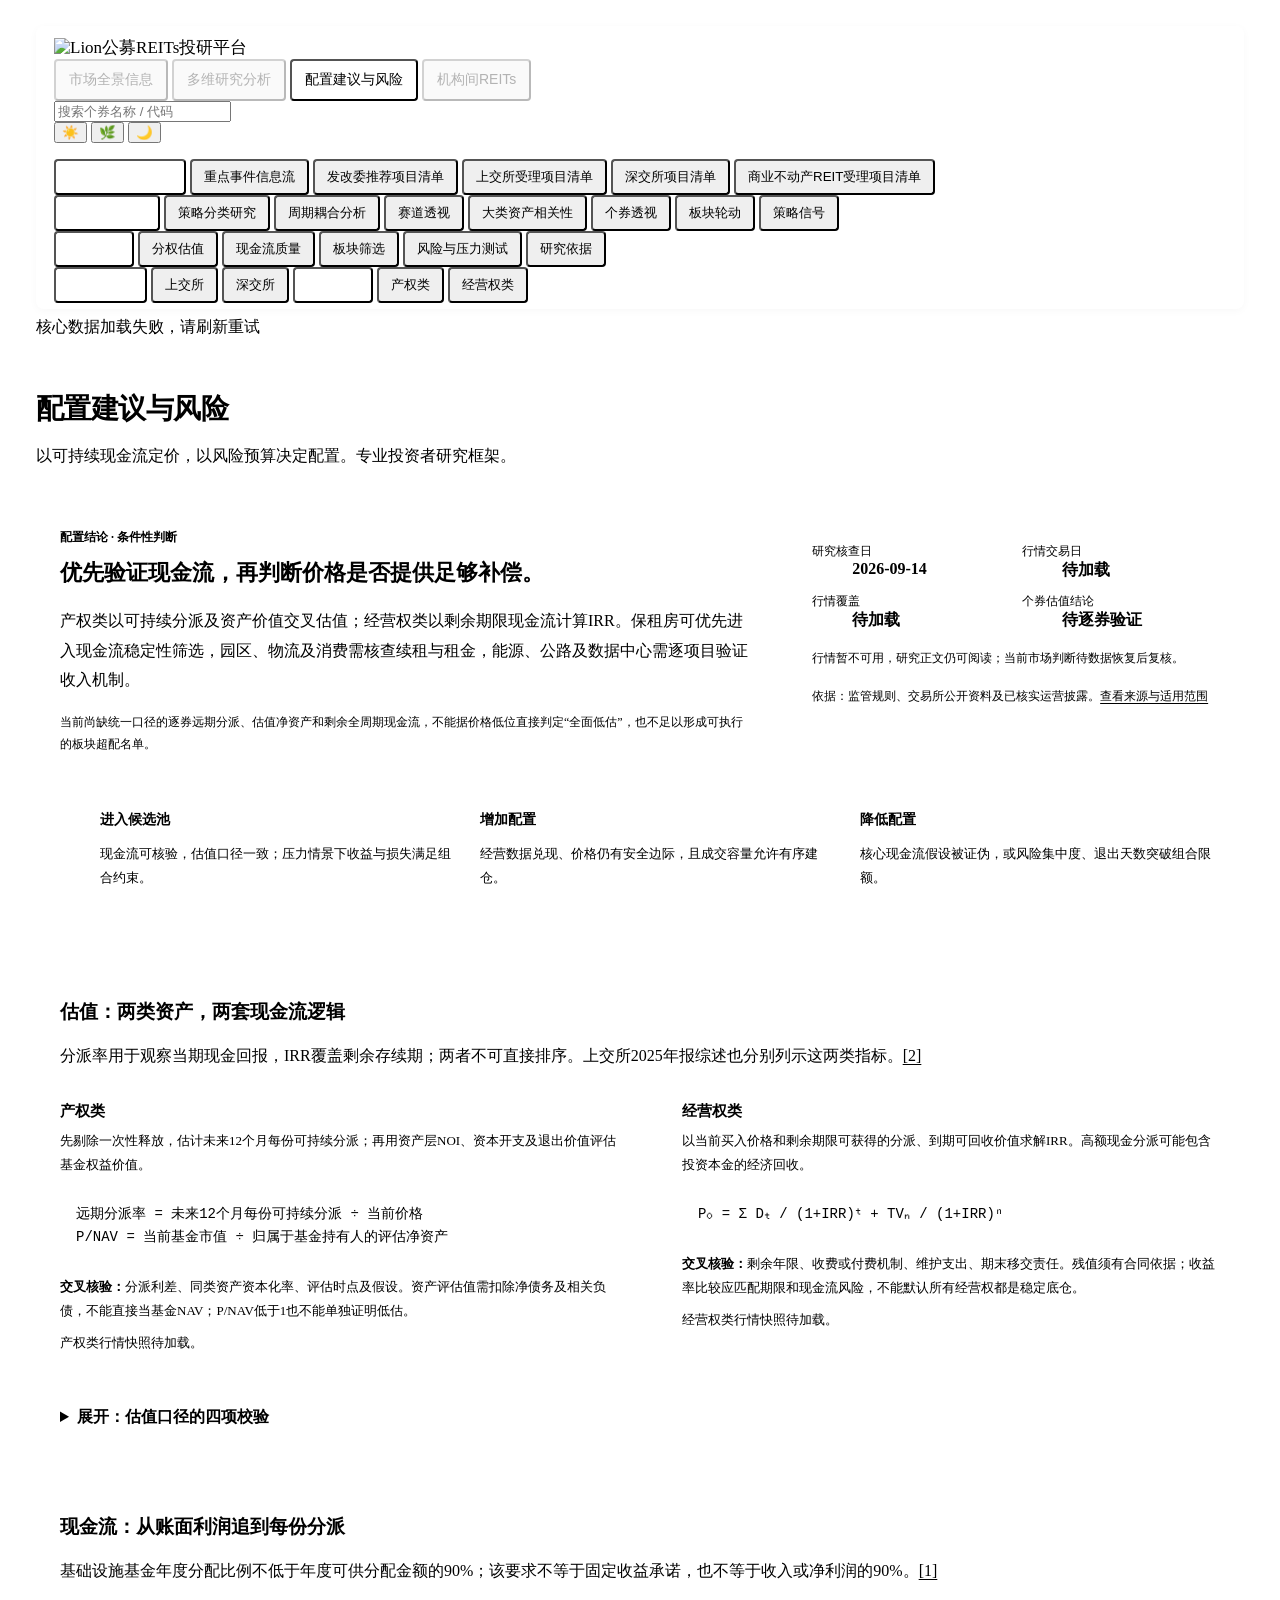
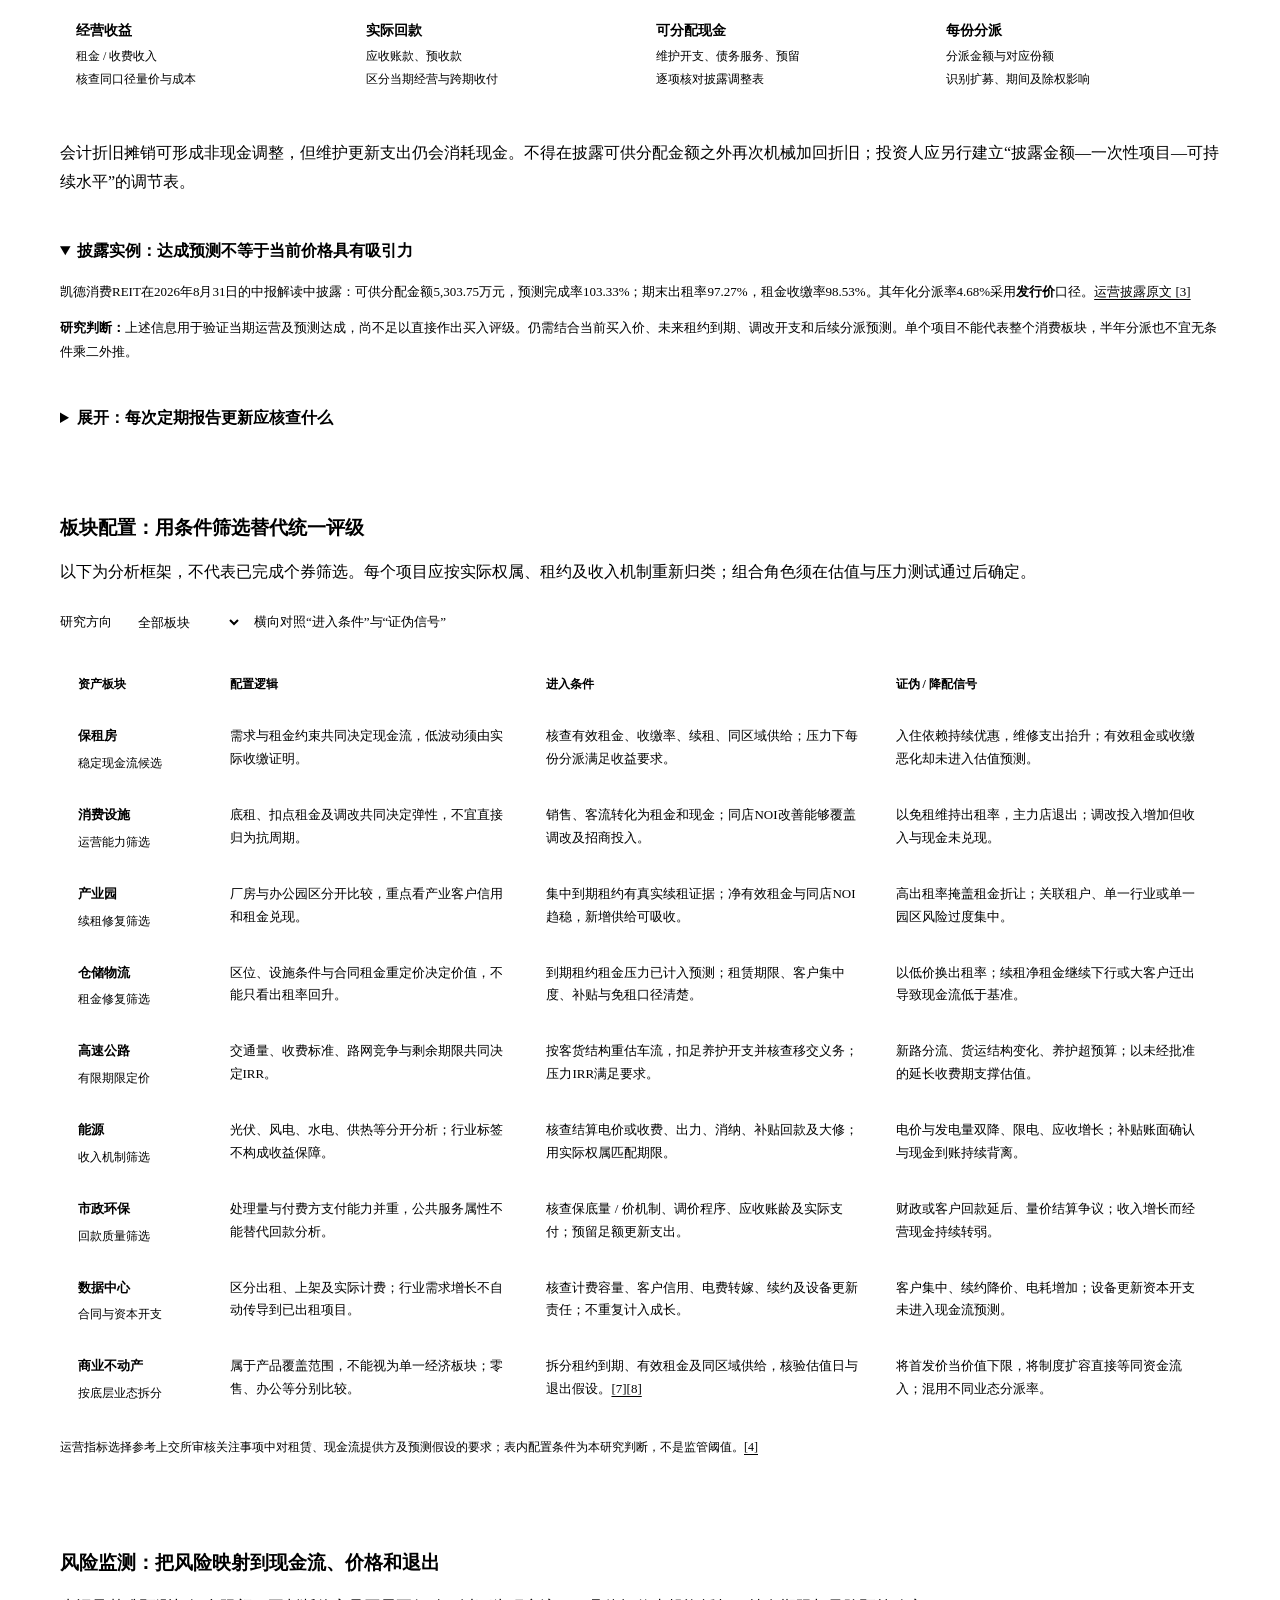
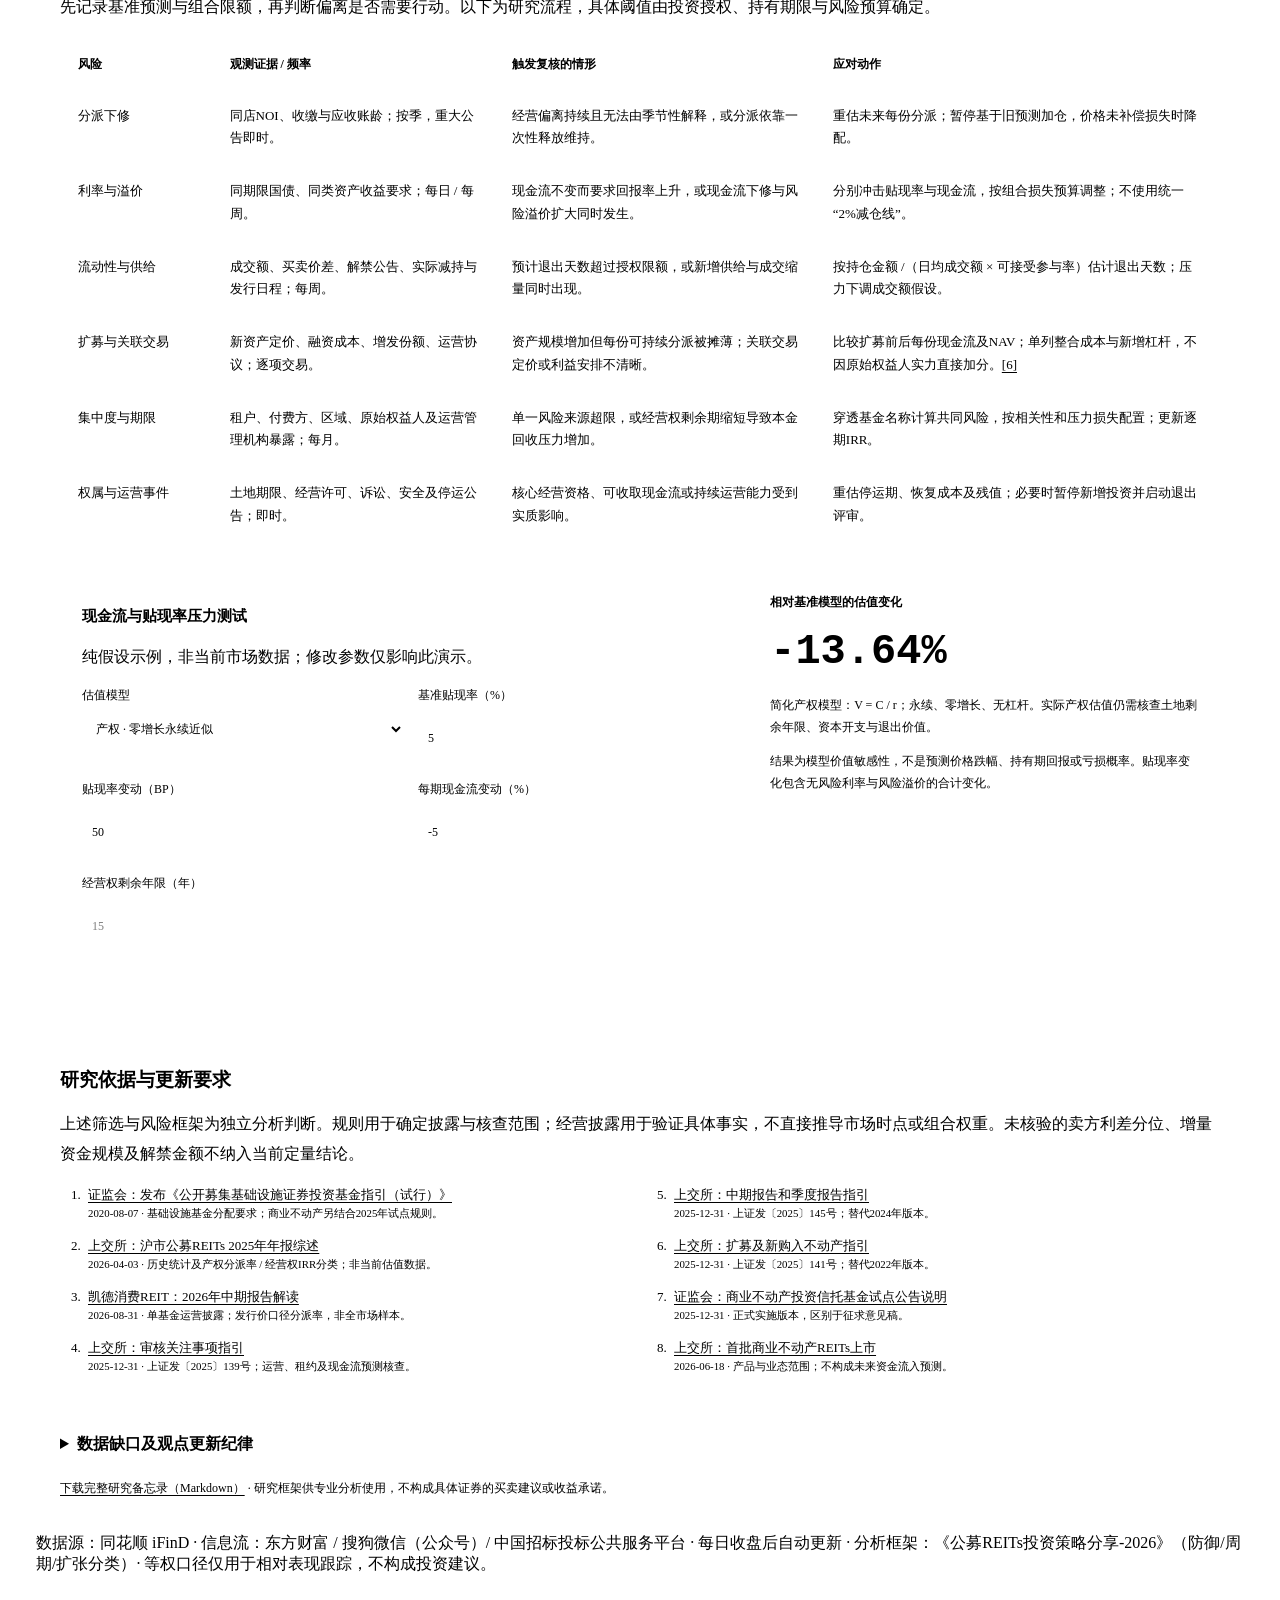
==== index.html @ 5620651d "feat: 重构配置研究与风险分析并优化投研页面布局" ====
<!DOCTYPE html>
<html lang="zh-CN">
<head>
<meta charset="UTF-8">
<meta name="viewport" content="width=device-width, initial-scale=1.0">
<title>公募REITs投研平台</title>
<link rel="icon" href="icons/favicon.ico" sizes="any">
<link rel="icon" type="image/png" sizes="32x32" href="icons/favicon-32.png">
<link rel="icon" type="image/png" sizes="128x128" href="icons/favicon-128.png">
<link rel="apple-touch-icon" href="icons/apple-touch-icon-180.png">
<meta name="theme-color" content="#0a0e14">
<!-- echarts 与核心数据是首屏关键资源：提前并行下载，不必等 HTML 解析到尾部才发起请求 -->
<link rel="preload" href="lib/echarts-custom.min.js" as="script">
<!-- 核心数据走 fetch + JSON：ETag 条件请求，数据未变时仅一次 304 往返；尽早发起与静态资源并行 -->
<script>
window.__DATA_READY = fetch("data.json").then(function (r) {
  if (!r.ok) throw new Error("data.json HTTP " + r.status);
  return r.json();
}).then(function (j) { window.REITS_DATA = j; });
</script>
<script>
(function(){
  var t = localStorage.getItem("rd-theme");
  if (!t) {
    // 未手动选择过主题：跟随系统偏好；系统无偏好时默认深色（投研场景）
    var sysLight = window.matchMedia && window.matchMedia("(prefers-color-scheme: light)").matches;
    t = sysLight ? "light" : "dark";
  }
  document.documentElement.dataset.theme = t;
})();
</script>
<link rel="stylesheet" href="styles.css">
<link rel="stylesheet" href="research-layout.css?v=20260914-2">
</head>
<body>
<nav id="topbar" data-cur="pano">
  <div class="tb-main">
    <div class="tb-brand"><img src="icons/lion-v3.png" alt="Lion"><span>公募REITs投研平台</span></div>
    <div id="tbNav">
      <button data-pg="pano" class="on">市场全景信息</button>
      <button data-pg="research">多维研究分析</button>
      <button data-pg="advice">配置建议与风险</button>
      <button data-pg="inst">机构间REITs</button>
      <span class="ink"></span>
    </div>
    <div class="tb-search">
      <input id="gSearch" placeholder="搜索个券名称 / 代码" autocomplete="off">
      <div class="tb-drop" id="gSearchDrop" hidden></div>
    </div>
    <span class="theme-sw" id="themeSw" role="group" aria-label="主题切换">
      <button data-t="light" title="白天模式" aria-label="白天模式">☀️</button>
      <button data-t="eye" title="护眼模式" aria-label="护眼模式">🌿</button>
      <button data-t="dark" title="夜晚模式" aria-label="夜晚模式">🌙</button>
    </span>
  </div>
  <div id="subbar" data-cur="pano">
    <div class="sub" id="panoSub">
      <button data-pg="pano" data-v="heatmap" class="on" aria-current="page">行情总览与热力图</button>
      <button data-pg="pano" data-v="news">重点事件信息流</button>
      <button data-pg="pano" data-v="proj-ndrc">发改委推荐项目清单</button>
      <button data-pg="pano" data-v="proj-sse">上交所受理项目清单</button>
      <button data-pg="pano" data-v="proj-szse">深交所项目清单</button>
      <button data-pg="pano" data-v="proj-commercial">商业不动产REIT受理项目清单</button>
    </div>
    <div class="sub" id="researchSub">
      <button data-v="review" class="on" aria-current="page">市场阶段复盘</button>
      <button data-v="strategy">策略分类研究</button>
      <button data-v="cycle">周期耦合分析</button>
      <button data-v="track">赛道透视</button>
      <button data-v="corr">大类资产相关性</button>
      <button data-v="detail">个券透视</button>
      <button data-v="sector">板块轮动</button>
      <button data-v="signal">策略信号</button>
    </div>
    <div class="sub" id="adviceSub">
      <button data-pg="advice" data-scroll="advOverview" class="on" aria-current="page">配置总览</button>
      <button data-pg="advice" data-scroll="advRights">分权估值</button>
      <button data-pg="advice" data-scroll="advCash">现金流质量</button>
      <button data-pg="advice" data-scroll="advSectors">板块筛选</button>
      <button data-pg="advice" data-scroll="advRisk">风险与压力测试</button>
      <button data-pg="advice" data-scroll="advSources">研究依据</button>
    </div>
    <div class="sub" id="instSub">
      <button data-inst-ex="" class="on" aria-current="page">全部交易所</button>
      <button data-inst-ex="上交所">上交所</button>
      <button data-inst-ex="深交所">深交所</button>
      <button data-inst-type="" class="on">全部类型</button>
      <button data-inst-type="产权类">产权类</button>
      <button data-inst-type="经营权类">经营权类</button>
    </div>
  </div>
</nav>
<div class="data-meta" id="meta">数据加载中…</div>
<main>
<div class="page" id="pg-pano">

<div class="kpis" id="kpis"></div>

<div class="sec-head"><span class="no">①</span><span class="t">市场全景信息</span><span class="d">在顶部二级菜单切换：行情总览 · 事件信息流 · 项目申报动态</span></div>

<!-- ============ 第一段：全景热力图 ============ -->
<section class="view" id="v-heatmap">
  <div class="card">
    <h2>资产类别全景热力图</h2>
    <p class="note">色块大小 ∝ 成交额（日涨跌=当日，5日/20日=区间日均）· 颜色 = 成交额加权区间涨跌幅 · 区间：<span id="hmRangeLabel">日涨跌</span></p>
    <div class="filters" id="hmSectorChips" style="margin-bottom:8px"></div>
    <div class="filters" id="hmRange" style="margin-bottom:8px">
      <button class="range-btn on" data-r="pct">日涨跌</button>
      <button class="range-btn" data-r="ret5">5日</button>
      <button class="range-btn" data-r="ret20">20日</button>
      <span class="hm-legend" aria-hidden="true"><i style="background:#c2413d"></i>涨<i style="background:#7a8494"></i>平<i style="background:#1f7a5c"></i>跌</span>
    </div>
    <div id="hmSummary" style="display:flex;justify-content:space-between;font-size:12.5px;color:var(--tx2);margin-bottom:10px;font-variant-numeric:tabular-nums"></div>
    <div id="hmCrumb" style="display:flex;align-items:center;gap:10px;margin-bottom:10px"></div>
    <div id="treemap" style="position:relative;width:100%;height:480px"></div>
  </div>
</section>

<section class="view" id="v-news" hidden>
  <div class="card" id="newsCard">
    <h2>近期重点事件信息流</h2>
    <p class="note">政策监管 · 机构间REITs · 招投标 · 拟上市与申报 · 上市项目公告 · 扩募动态 · 市场观点 · 来源：东方财富新闻检索 / 微信公众号（搜狗微信）/ 中国招标投标公共服务平台，每日更新 · 近 30 日</p>
    <div class="filters" id="newsFilter"></div>
    <div id="newsFeed" style="max-height:520px;overflow:auto"></div>
  </div>
</section>

<section class="view" id="v-proj-ndrc" hidden>
  <div class="card">
    <h2>发改委基础设施 REITs 推荐项目清单（2026 年以来）</h2>
    <p class="note">来源：全国投资项目在线审批监管平台 · 每日更新</p>
    <div class="table-scroll" style="max-height:560px;overflow:auto">
      <table class="matrix" id="projectTableNdrc">
        <thead></thead>
        <tbody></tbody>
      </table>
    </div>
    <div class="note" id="projectMetaNdrc" style="margin:10px 0 0"></div>
  </div>
</section>

<section class="view" id="v-proj-sse" hidden>
  <div class="card">
    <h2>上交所 REITs 受理项目清单（2026 年以来）</h2>
    <p class="note">来源：上海证券交易所 REITs 项目动态 · 点击项目名称跳转交易所详情页 · 每日更新</p>
    <div class="table-scroll" style="max-height:560px;overflow:auto">
      <table class="matrix" id="projectTableSse">
        <thead></thead>
        <tbody></tbody>
      </table>
    </div>
    <div class="note" id="projectMetaSse" style="margin:10px 0 0"></div>
  </div>
</section>

<section class="view" id="v-proj-szse" hidden>
  <div class="card">
    <h2>深交所 REITs 受理项目清单（2026 年以来）</h2>
    <p class="note">来源：深交所公募 REITs 信息平台 · 点击项目名称跳转交易所详情页 · 每日更新</p>
    <div class="table-scroll" style="max-height:560px;overflow:auto">
      <table class="matrix" id="projectTableSzse">
        <thead></thead>
        <tbody></tbody>
      </table>
    </div>
    <div class="note" id="projectMetaSzse" style="margin:10px 0 0"></div>
  </div>
</section>

<section class="view" id="v-proj-commercial" hidden>
  <div class="card">
    <h2>商业不动产 REIT 受理项目清单（上交所 + 深交所汇总 · 2026 年以来）</h2>
    <p class="note">汇总上交所、深交所 2026 年以来受理的商业不动产 REIT 项目 · 点击项目名称跳转交易所详情页 · 每日更新</p>
    <div class="table-scroll" style="max-height:560px;overflow:auto">
      <table class="matrix" id="projectTableCommercial">
        <thead></thead>
        <tbody></tbody>
      </table>
    </div>
    <div class="note" id="projectMetaCommercial" style="margin:10px 0 0"></div>
  </div>
</section>
</div><!-- /pg-pano -->

<div class="page" id="pg-research" hidden>
<div class="sec-head"><span class="no">②</span><span class="t">多维研究分析</span><span class="d">在顶部二级菜单中切换研究视角</span></div>

<!-- ============ 周期耦合分析 ============ -->
<section class="view" id="v-cycle" hidden>
  <div class="card">
    <h2>美国 REITs 代表标的长期走势（对数轴 · 起点=100）</h2>
    <p class="note">防御型（净租赁/医疗/住宅）· 周期型（工业物流/购物中心）· 扩张型（数据中心/通信铁塔）等权合成指数 · 灰带 = NBER 美国经济衰退期 · 数据自 1990 年起，iFinD 每日更新（美股收盘数据次一交易日同步，<span id="usLongAsOf"></span>）· 用于验证三大类资产分类与经济周期的长周期耦合关系 · 注：扩张型由 American Tower（1998 年起）与 Equinix（2001 年起）合成，Equinix 在科网泡沫期曾深度回撤（对数轴下端）；2005-2009 年 Equinix iFinD 行情缺失，以断线如实呈现，2008 年回撤无从计算（显示"—"）</p>
    <div class="legend" id="legendUsLong"></div>
    <div id="chartUsLong" style="height:400px"></div>
    <div class="table-scroll" id="usCoupleStats" style="margin-top:14px"></div>
    <p id="usCoupleText" style="font-size:12px;color:var(--tx2);line-height:1.75;margin-top:10px"></p>
  </div>
  <div class="card">
    <h2>美国 REITs 代表标的个体长期走势（对数轴 · 各自上市起点=100）</h2>
    <p class="note">7 只代表标的：Prologis（工业物流）· Realty Income（净租赁）· American Tower（通信铁塔）· Equinix（数据中心）· AvalonBay（住宅）· Welltower（医疗）· Simon Property（购物中心）· 颜色对应三大资产类别 · 灰带 = NBER 衰退期 · 数据自 1990 年起，iFinD 每日更新 · Equinix 2005-2009 年 iFinD 行情缺失，以断线如实呈现</p>
    <div class="legend" id="legendUsMembers"></div>
    <div id="chartUsMembers" style="height:380px"></div>
    <div class="table-scroll" id="usMemberStats" style="margin-top:14px"></div>
  </div>
  <div class="grid">
    <div class="card">
      <h2>四大经典周期定位 <span class="note" style="display:inline" id="cycleUpdated"></span></h2>
      <p class="note">手动月度判定 + 数据佐证 · 进度条为该周期当前阶段的相对位置</p>
      <div id="cycleGrid"></div>
    </div>
    <div class="card cycle-clock-card">
      <h2>美林时钟</h2>
      <p class="note">增长 × 通胀四象限 · 标记为当前位置（<span id="clockNote"></span>）</p>
      <div id="clockChart" class="clock-chart"></div>
      <div class="clock-desc" id="clockDesc"></div>
    </div>
  </div>
  <div class="card">
    <h2>资产重估判断（"资产重估理论"框架）</h2>
    <p class="note">研究思路：观察现象 → 提出假说 → 推导<b>排他性</b>预测 → 用数据系统验证。假说：实体回报下降 + 流动性过剩 → 资金溢出追逐类债高分红资产 → REITs 系统性重估</p>
    <div id="revalPanel"></div>
    <div class="grid" style="margin-top:14px;margin-bottom:0">
      <div style="background:var(--panel2);border-radius:10px;padding:12px 14px">
        <h3 style="font-size:12.5px;margin-bottom:6px">📖 对过去二级市场涨跌的解释（理论回溯）</h3>
        <p style="font-size:12px;color:var(--tx2);line-height:1.7">
        <b>2021 上市初期</b>：供给稀缺 + 打新情绪 → 高溢价（情绪定价，非重估）；<br>
        <b>2022-2024</b>：估值消化期——产业园/仓储租金下行下修现金流预期，叠加流动性折价，价格回归分派率锚；<br>
        <b>2024 末-2025</b>：10Y 国债破 2% 历史低位 + 资产荒，利差扩至 3-6% 历史高分位 → 保险/OCI 资金入场，<b>重估真正启动</b>（利率驱动，符合理论）；<br>
        <b>2026 上半年</b>：扩募常态化 + 商业不动产准入 + REITs 指数基金获批，重估扩散；<br>
        <b>近期回调</b>：资金情绪主导，与基本面趋稳背离——验证"重估未全面完成、仍处初期反复阶段"。</p>
      </div>
      <div style="background:var(--panel2);border-radius:10px;padding:12px 14px">
        <h3 style="font-size:12.5px;margin-bottom:6px">🔭 排他性预测（可被证伪，逐季验证）</h3>
        <p style="font-size:12px;color:var(--tx2);line-height:1.7">
        若重估假说成立，应观察到：① 利差继续压缩（平均分派率 - 10Y 向历史 25% 分位回落）；② 成交额中枢持续抬升（60/250 日量比 >1）；③ 上涨从防御型扩散到周期型/扩张型（市场宽度 >50%）；④ 全市场价格分位均值站上 50%。<br>
        <b>证伪条件</b>：10Y 快速升破 2%（利率反转）→ 假说失效，债性定价逻辑受冲击，应系统性降低仓位。该判断已纳入"策略信号"因子体系与下方配置建议的触发/退出条件。</p>
      </div>
    </div>
  </div>
  <div class="card">
    <h2>海外 REITs 周期-资产类型耦合矩阵（历史平均年化超额收益 %）</h2>
    <p class="note" id="osMatrixNote"></p>
    <div class="table-scroll" id="osMatrix"></div>
  </div>
  <div class="card">
    <h2>对中国 REITs 的映射结论（3-5 年维度）</h2>
    <p class="note" id="mappingConclusion"></p>
    <div id="mappingCards" class="grid3" style="margin-bottom:0"></div>
  </div>
</section>

<!-- ============ 赛道透视 ============ -->
<section class="view" id="v-track" hidden>
  <div class="card">
    <h2>宏观 → 行业 → 个股：各赛道关注指标与红线</h2>
    <p class="note">框架来源：《REITs投研框架》· 当前值来自 fundamentals.json（季度手动更新）· <span style="color:var(--up)">红</span>=触发红线 / <span style="color:var(--gold)">黄</span>=接近 / <span style="color:var(--down)">绿</span>=正常，灰=待更新</p>
    <div id="trackGrid"></div>
  </div>
  <div class="card">
    <h2>分派达成与分红监测</h2>
    <p class="note">达成率 &lt;95% 触发减持警戒，连续两期 &lt;90% 系统性减持（框架红线）</p>
    <div class="table-scroll" id="fundTable"></div>
  </div>
</section>


<!-- ============ 大类资产相关性 ============ -->
<section class="view" id="v-corr" hidden>
  <div class="grid3" id="corrCards"></div>
  <div class="grid">
    <div class="card">
      <h2>相关性热力矩阵（日收益率 Pearson，近约 130 交易日）</h2>
      <p class="note">砖红 = 正相关，墨绿 = 负相关，颜色越深相关性越强 · 中证红利 iFinD 无数据，以深证红利替代</p>
      <div id="allocDonut" style="margin-bottom:10px"></div>
      <div class="table-scroll" id="corrMatrix"></div>
    </div>
    <div class="card">
      <h2>股性 - 债性定位</h2>
      <p class="note">X = 与国债指数相关性（债性）· Y = 与沪深300相关性（股性）</p>
      <div id="corrScatter" style="height:380px"></div>
    </div>
  </div>
  <div class="card">
    <h2>REITs 板块 vs A股对应板块（区间约 130 交易日）</h2>
    <p class="note">相关系数 + 区间累计涨跌幅对比，检验 REITs 与对应股票板块的联动程度</p>
    <div class="table-scroll" id="peerBars"></div>
  </div>
</section>

<!-- ============ 策略分类研究 ============ -->
<!-- ============ 市场阶段复盘（过去可解释 · 现在可定位 · 未来可预测） ============ -->
<section class="view" id="v-review">
  <div class="card">
    <h2>二级市场阶段划分与四因子归因（2021.06 – 至今）</h2>
    <p class="note">分析框架：资产重估理论 + 四因子归因（利率中枢 / 估值溢价 / 资金面 / 基本面）· 定价锚：P = 分派 ÷（无风险利率 + 风险溢价），利率下行分母变小、价格系统性上移，反向亦然 · 方法论来源：《公募REITs研究方法论与投资策略深度研究报告》《资产重估理论深度研究报告》</p>
    <div class="grid3" id="stageGrid"></div>
  </div>
  <div class="card">
    <h2>四因子统一归因矩阵</h2>
    <p class="note">↑ = 该因子推动上涨 · ↓ = 该因子拖累下跌 · → = 中性 · 加粗行为每阶段的主导矛盾</p>
    <div class="table-scroll" id="stageMatrix"></div>
  </div>
  <div class="grid">
    <div class="card">
      <h2>定价锚：股息率溢价标尺</h2>
      <p class="note">股息率溢价 = 平均分派率 − 10Y 国债收益率 · &gt;250BP 具备安全边际（买入区）· 150–250BP 中性 · &lt;100BP 高估（减仓区）· 单一指标判断配置时机</p>
      <div id="spreadGauge" style="margin-top:14px"></div>
      <p style="font-size:12px;color:var(--tx2);line-height:1.75;margin-top:12px">
        <b>历史锚点</b>：2021 年初约 350BP（深度便宜，随后四年牛市 +120%）→ 2025 年中压缩至 170BP（缓冲垫不足，随后利率回升触发回调）→ 2026 年 7 月回升至约 180BP（中性，尚未到"便宜"的 250BP 以上）。<br>
        <b>当前判断</b>：回调释放了一部分估值压力但安全边际仍不足；若利率见顶回落或分派率进一步抬升使溢价走向 250BP 以上，将打开新一轮配置窗口——与下方实时验证和第三段配置建议联动。</p>
    </div>
    <div class="card">
      <h2>现在：重估状态实时验证</h2>
      <p class="note">四项排他性条件每日随行情自动计算 · 与"周期耦合分析"页的重估判断同源 · 证伪条件：10Y 国债收益率快速升破 2% → 系统性降仓</p>
      <div id="rvLiveStrip"></div>
    </div>
  </div>
  <div class="card">
    <h2>现在如何操作：四步操作流程</h2>
    <p class="note">对过去可解释（四因子归因）→ 对未来可预测（排他性条件逐季验证）→ 对现在可操作（规则化触发/退出）· 与"配置建议与风险"页的触发条件一致</p>
    <div class="grid3" style="margin-bottom:0" id="opSteps"></div>
  </div>
</section>

<!-- ============ 策略分类研究 ============ -->
<section class="view" id="v-strategy" hidden>
  <div class="grid3" id="stratCards"></div>
  <div class="grid">
    <div class="card">
      <h2>策略组合等权指数（区间起点 = 100）</h2>
      <p class="note">按投资策略分类（防御型 / 周期型 / 扩张型）等权构建 · 点击图例切换</p>
      <div id="chartStrategy" style="height:300px"></div>
    </div>
    <div class="card">
      <h2>产权 vs 经营权</h2>
      <p class="note">产权看分派率，经营权看中债 IRR</p>
      <div id="chartRight" style="height:300px"></div>
    </div>
  </div>
  <div class="card">
    <h2>策略 × 板块 今日表现矩阵（平均日涨跌 %）</h2>
    <p class="note">单元格为该策略-板块组合内个券今日平均涨跌幅，括号内为只数</p>
    <div class="table-scroll" id="matrix"></div>
  </div>
</section>

<!-- ============ 板块轮动 ============ -->
<section class="view" id="v-sector" hidden>
  <div class="grid">
    <div class="card">
      <h2>板块等权指数走势（区间起点 = 100）</h2>
      <p class="note">点击图例切换板块显示</p>
      <div id="chartSector" style="height:300px"></div>
    </div>
    <div class="card">
      <h2>板块今日表现</h2>
      <p class="note">板块内个券等权平均日涨跌</p>
      <div id="sectorBars"></div>
    </div>
  </div>
</section>

<!-- ============ 个券透视 ============ -->
<section class="view" id="v-detail" hidden>
  <div class="card">
    <h2>个券透视 · 信号总表</h2>
    <p class="note">搜索或筛选定位个券 · 点击行展开三视角详情（历史 / 当前 / 前瞻）· 点击表头排序</p>
    <div class="filters">
      <input id="fSearch" placeholder="搜索名称 / 代码">
      <select id="fStrategy"><option value="">全部策略</option></select>
      <select id="fSector"><option value="">全部板块</option></select>
      <select id="fRight"><option value="">产权/经营权</option><option>产权</option><option>经营权</option></select>
      <select id="fSignal"><option value="">信号标签</option><option>偏强</option><option>中性</option><option>偏弱</option></select>
      <span class="note" id="fCount"></span>
    </div>
    <div class="tbl-wrap">
      <table id="tbl">
        <thead><tr>
          <th class="l" data-k="name">名称</th><th class="l" data-k="strategy">策略</th>
          <th data-k="close">收盘</th><th data-k="pct">日涨跌</th>
          <th data-k="ret20">20日</th><th data-k="sinceIPO">上市以来</th>
          <th data-k="rsi14">RSI14</th><th data-k="pctRank">历史分位</th>
          <th data-k="amtRatio">量比</th>
          <th data-k="sigTotal">信号分</th><th>标签</th>
        </tr></thead>
        <tbody></tbody>
      </table>
    </div>
  </div>
  <div id="detailPanel"></div>
</section>

<!-- ============ 策略信号（动态信号追踪中心） ============ -->
<section class="view" id="v-signal" hidden>
  <div class="card">
    <h2>三策略信号总览</h2>
    <p class="note">六因子加权信号分（-12 ~ +12）：流动性 / 市场情绪 / 资金面 / 业绩达成 / 利差 / 股债联动</p>
    <div id="stratSignalBars"></div>
  </div>
  <div class="card">
    <h2>资产重估判断（"资产重估理论"框架 · 每日自动验证）</h2>
    <p class="note">假说：实体回报下降 + 流动性过剩 → 资金溢出追逐类债高分红资产 → REITs 系统性重估 · 四项排他性条件与六因子映射：利率下行 → <b>利差因子</b>；资金中枢 → <b>资金面因子</b>；市场宽度 → <b>情绪因子</b>；估值分位 → <b>个券历史分位</b> · 完整理论回溯与预测见"周期耦合分析"</p>
    <div id="revalSignalMap"></div>
  </div>
  <div class="grid">
    <div class="card">
      <h2>信号事件流（近 120 日）</h2>
      <p class="note">MACD 交叉 · RSI 超买超卖 · 成交异动 · 突破250日线</p>
      <div class="filters" id="evFilter">
        <button class="range-btn on" data-t="">全部</button>
        <button class="range-btn" data-t="MACD金叉">金叉</button>
        <button class="range-btn" data-t="MACD死叉">死叉</button>
        <button class="range-btn" data-t="RSI超买">超买</button>
        <button class="range-btn" data-t="RSI超卖">超卖</button>
        <button class="range-btn" data-t="成交异动">异动</button>
        <button class="range-btn" data-t="突破250日线">破线</button>
      </div>
      <div id="eventFlow" style="max-height:420px;overflow:auto"></div>
    </div>
    <div class="card">
      <h2>信号历史回测（全历史样本）</h2>
      <p class="note">信号出现后 5/20 交易日的平均收益与胜率——信号有效性的可验证依据</p>
      <div class="table-scroll" id="backtestTable"></div>
    </div>
  </div>
  <div class="grid3">
    <div class="card signal">
      <h3>📅 分红交易策略（季节性）</h3>
      <p>分红季集中在每年 <b>4 月、8-9 月</b>，分红季存在行情保护效应，4 月因 OCI 资金与抢权资金入场支撑更明显。若有配置或择时计划，可在分红季前提前布局。</p>
    </div>
    <div class="card signal">
      <h3>🔓 解禁交易策略</h3>
      <p>核心在于判断市场环境：上行期可在解禁前恐慌性抛售时配置，或在解禁后大宗交易折价接入；盘整/下行期卖压大，不推荐。近期需关注数据中心等板块解禁节奏。</p>
    </div>
    <div class="card signal">
      <h3>➕ 扩募与一级战配</h3>
      <p>上市超 1 年项目当日清仓胜率 65%，长期持有胜率更高；建议关注基本面稳定的<b>消费、保障房、能源</b>板块战略配售机会。2026 年能源赛道有望成为 REITs 中的"蓝筹大盘股"。</p>
    </div>
  </div>
  <div class="card">
    <h2>分红 / 解禁 / 扩募战配公告监测（近 30 日 · 逐券官方公告）</h2>
    <p class="note">数据源：基金管理人官方公告（每日更新）· 分红季布局、解禁抛压、扩募战配机会的个券级决策参考 · 点击标题查看公告原文</p>
    <div class="filters" id="corpActionFilter"></div>
    <div id="corpActions" style="max-height:460px;overflow:auto"></div>
  </div>
  <div class="card signal">
    <h3>🧭 顺周期动态配置框架（防御型 / 周期型 / 扩张型）</h3>
    <p>经济下行或衰退期：超配<b>防御型</b>（保租房、市政公用环保、医疗养老、新能源）——需求刚性、收入可预期，估值靠分派率支撑，走势类债；经济上行周期：增配<b>周期型</b>（产业园、消费及商业不动产、物流仓储、收费公路、文旅景区）——收入与宏观景气直接挂钩，估值含顺周期期权；<b>扩张型</b>（数据中心、通信铁塔等新型基础设施）底层动力为渗透率提升与量的扩张，市场给予成长溢价，可作为穿越周期的结构性配置。实证：2022-2023 年深度回调期保租房与市政类回撤最小、最先修复；2021 年首批上市至 2022 年初景气期园区与物流领涨，2023 年基本面下行时园区跌幅最深。</p>
  </div>
</section>

</div><!-- /pg-research -->

<div class="page" id="pg-advice" hidden>
<header class="research-header">
  <h1>配置建议与风险</h1>
  <p>以可持续现金流定价，以风险预算决定配置。专业投资者研究框架。</p>
</header>
<section id="v-advice" aria-label="配置研究正文">
  <article class="card" id="advOverview">
    <div class="allocation-overview">
      <div>
        <span class="research-label">配置结论 · 条件性判断</span>
        <h2 id="adviceHeadline" class="thesis">优先验证现金流，再判断价格是否提供足够补偿。</h2>
        <p>产权类以可持续分派及资产价值交叉估值；经营权类以剩余期限现金流计算IRR。保租房可优先进入现金流稳定性筛选，园区、物流及消费需核查续租与租金，能源、公路及数据中心需逐项目验证收入机制。</p>
        <p class="research-caveat">当前尚缺统一口径的逐券远期分派、估值净资产和剩余全周期现金流，不能据价格低位直接判定“全面低估”，也不足以形成可执行的板块超配名单。</p>
      </div>
      <aside class="evidence-status" aria-label="研究与数据状态">
        <dl>
          <div><dt>研究核查日</dt><dd>2026-09-14</dd></div>
          <div><dt>行情交易日</dt><dd id="allocationMarketDate">待加载</dd></div>
          <div><dt>行情覆盖</dt><dd id="allocationCoverage">待加载</dd></div>
          <div><dt>个券估值结论</dt><dd>待逐券验证</dd></div>
        </dl>
        <p id="allocationFreshness" class="research-caveat">研究与行情分别标注日期。</p>
        <p class="research-caveat">依据：监管规则、交易所公开资料及已核实运营披露。<a href="#advSources">查看来源与适用范围</a></p>
      </aside>
    </div>
    <ul class="decision-list" id="advGates">
      <li><b>进入候选池</b><p>现金流可核验，估值口径一致；压力情景下收益与损失满足组合约束。</p></li>
      <li><b>增加配置</b><p>经营数据兑现、价格仍有安全边际，且成交容量允许有序建仓。</p></li>
      <li><b>降低配置</b><p>核心现金流假设被证伪，或风险集中度、退出天数突破组合限额。</p></li>
    </ul>
  </article>

  <article class="card" id="advRights">
    <h2>估值：两类资产，两套现金流逻辑</h2>
    <p class="note">分派率用于观察当期现金回报，IRR覆盖剩余存续期；两者不可直接排序。上交所2025年报综述也分别列示这两类指标。<a href="#source-2">[2]</a></p>
    <div class="valuation-grid">
      <div><h3>产权类</h3>
        <p>先剔除一次性释放，估计未来12个月每份可持续分派；再用资产层NOI、资本开支及退出价值评估基金权益价值。</p>
        <code class="formula">远期分派率 = 未来12个月每份可持续分派 ÷ 当前价格<br>P/NAV = 当前基金市值 ÷ 归属于基金持有人的评估净资产</code>
        <p><b>交叉核验：</b>分派利差、同类资产资本化率、评估时点及假设。资产评估值需扣除净债务及相关负债，不能直接当基金NAV；P/NAV低于1也不能单独证明低估。</p>
        <p id="rightsSnapshot0" class="research-caveat">产权类行情快照待加载。</p>
      </div>
      <div><h3>经营权类</h3>
        <p>以当前买入价格和剩余期限可获得的分派、到期可回收价值求解IRR。高额现金分派可能包含投资本金的经济回收。</p>
        <code class="formula">P₀ = Σ Dₜ / (1+IRR)ᵗ + TVₙ / (1+IRR)ⁿ</code>
        <p><b>交叉核验：</b>剩余年限、收费或付费机制、维护支出、期末移交责任。残值须有合同依据；收益率比较应匹配期限和现金流风险，不能默认所有经营权都是稳定底仓。</p>
        <p id="rightsSnapshot1" class="research-caveat">经营权类行情快照待加载。</p>
      </div>
    </div>
    <details class="research-detail"><summary>展开：估值口径的四项校验</summary>
      <p><b>统一日期：</b>价格、国债收益率和预测现金流须标注各自日期；历史分派率与远期分派率分开。用于估值的现金流应统一到相同估值日。</p>
      <p><b>统一分母：</b>发行价、期末价格与当前价格对应不同分派率；基金市值与资产企业价值也不可混用。除权日前后需匹配买方是否享有本次分红。</p>
      <p><b>统一历史样本：</b>利差历史分位必须注明区间、频率、样本构成及权重。价格分位既不是利差分位，也不能控制分派下修、扩募或资产剩余年限变化。</p>
      <p><b>统一收益概念：</b>IRR是现金流假设下的折现率，不是承诺收益；持有期回报还受卖出价格、分派时点和再投资条件影响。不存在适用于全部REITs的单一国债收益率减仓线。</p>
    </details>
  </article>

  <article class="card" id="advCash">
    <h2>现金流：从账面利润追到每份分派</h2>
    <p class="note">基础设施基金年度分配比例不低于年度可供分配金额的90%；该要求不等于固定收益承诺，也不等于收入或净利润的90%。<a href="#source-1">[1]</a></p>
    <div class="cash-bridge" aria-label="现金流核查顺序">
      <div><b>经营收益</b><p>租金 / 收费收入<br>核查同口径量价与成本</p></div>
      <div><b>实际回款</b><p>应收账款、预收款<br>区分当期经营与跨期收付</p></div>
      <div><b>可分配现金</b><p>维护开支、债务服务、预留<br>逐项核对披露调整表</p></div>
      <div><b>每份分派</b><p>分派金额与对应份额<br>识别扩募、期间及除权影响</p></div>
    </div>
    <p>会计折旧摊销可形成非现金调整，但维护更新支出仍会消耗现金。不得在披露可供分配金额之外再次机械加回折旧；投资人应另行建立“披露金额—一次性项目—可持续水平”的调节表。</p>
    <details class="research-detail" open><summary>披露实例：达成预测不等于当前价格具有吸引力</summary>
      <p>凯德消费REIT在2026年8月31日的中报解读中披露：可供分配金额5,303.75万元，预测完成率103.33%；期末出租率97.27%，租金收缴率98.53%。其年化分派率4.68%采用<b>发行价</b>口径。<a href="https://origin.clcreit.com/news/2026-h1" target="_blank" rel="noopener">运营披露原文 [3]</a></p>
      <p><b>研究判断：</b>上述信息用于验证当期运营及预测达成，尚不足以直接作出买入评级。仍需结合当前买入价、未来租约到期、调改开支和后续分派预测。单个项目不能代表整个消费板块，半年分派也不宜无条件乘二外推。</p>
    </details>
    <details class="research-detail"><summary>展开：每次定期报告更新应核查什么</summary>
      <p>核查同店收入及NOI、有效租金、出租率统计方法、应收账款账龄、现金收缴、维护与改造支出、借款利息及偿还安排、现金预留与释放。扩募前后应剔除新增资产并表影响，不能把规模增长全部视为内生增长。</p>
      <p>季度实际与年度预测比较须考虑季节性及上市期间差异；收益分配属于实际派现，可供分配金额属于报告期口径，两者可能不同。定期报告披露规则以适用交易所现行文本为准，上交所2025年12月已修订中期及季度报告指引。<a href="#source-5">[5]</a></p>
    </details>
  </article>

  <article class="card" id="advSectors">
    <h2>板块配置：用条件筛选替代统一评级</h2>
    <p class="note">以下为分析框架，不代表已完成个券筛选。每个项目应按实际权属、租约及收入机制重新归类；组合角色须在估值与压力测试通过后确定。</p>
    <div class="table-tools"><label for="sectorResearchFilter">研究方向</label><select id="sectorResearchFilter"><option value="all">全部板块</option><option value="income">现金流稳定性</option><option value="repair">经营修复</option><option value="contract">合同与期限</option></select><span>横向对照“进入条件”与“证伪信号”</span></div>
    <div class="table-scroll" id="advicePerf">
      <table class="matrix research-table"><thead><tr><th scope="col">资产板块</th><th scope="col">配置逻辑</th><th scope="col">进入条件</th><th scope="col">证伪 / 降配信号</th></tr></thead><tbody>
        <tr data-role="income"><td><strong>保租房</strong><span class="cell-note">稳定现金流候选</span></td><td>需求与租金约束共同决定现金流，低波动须由实际收缴证明。</td><td>核查有效租金、收缴率、续租、同区域供给；压力下每份分派满足收益要求。</td><td>入住依赖持续优惠，维修支出抬升；有效租金或收缴恶化却未进入估值预测。</td></tr>
        <tr data-role="repair"><td><strong>消费设施</strong><span class="cell-note">运营能力筛选</span></td><td>底租、扣点租金及调改共同决定弹性，不宜直接归为抗周期。</td><td>销售、客流转化为租金和现金；同店NOI改善能够覆盖调改及招商投入。</td><td>以免租维持出租率，主力店退出；调改投入增加但收入与现金未兑现。</td></tr>
        <tr data-role="repair"><td><strong>产业园</strong><span class="cell-note">续租修复筛选</span></td><td>厂房与办公园区分开比较，重点看产业客户信用和租金兑现。</td><td>集中到期租约有真实续租证据；净有效租金与同店NOI趋稳，新增供给可吸收。</td><td>高出租率掩盖租金折让；关联租户、单一行业或单一园区风险过度集中。</td></tr>
        <tr data-role="repair"><td><strong>仓储物流</strong><span class="cell-note">租金修复筛选</span></td><td>区位、设施条件与合同租金重定价决定价值，不能只看出租率回升。</td><td>到期租约租金压力已计入预测；租赁期限、客户集中度、补贴与免租口径清楚。</td><td>以低价换出租率；续租净租金继续下行或大客户迁出导致现金流低于基准。</td></tr>
        <tr data-role="contract"><td><strong>高速公路</strong><span class="cell-note">有限期限定价</span></td><td>交通量、收费标准、路网竞争与剩余期限共同决定IRR。</td><td>按客货结构重估车流，扣足养护开支并核查移交义务；压力IRR满足要求。</td><td>新路分流、货运结构变化、养护超预算；以未经批准的延长收费期支撑估值。</td></tr>
        <tr data-role="contract"><td><strong>能源</strong><span class="cell-note">收入机制筛选</span></td><td>光伏、风电、水电、供热等分开分析；行业标签不构成收益保障。</td><td>核查结算电价或收费、出力、消纳、补贴回款及大修；用实际权属匹配期限。</td><td>电价与发电量双降、限电、应收增长；补贴账面确认与现金到账持续背离。</td></tr>
        <tr data-role="contract"><td><strong>市政环保</strong><span class="cell-note">回款质量筛选</span></td><td>处理量与付费方支付能力并重，公共服务属性不能替代回款分析。</td><td>核查保底量 / 价机制、调价程序、应收账龄及实际支付；预留足额更新支出。</td><td>财政或客户回款延后、量价结算争议；收入增长而经营现金持续转弱。</td></tr>
        <tr data-role="contract"><td><strong>数据中心</strong><span class="cell-note">合同与资本开支</span></td><td>区分出租、上架及实际计费；行业需求增长不自动传导到已出租项目。</td><td>核查计费容量、客户信用、电费转嫁、续约及设备更新责任；不重复计入成长。</td><td>客户集中、续约降价、电耗增加；设备更新资本开支未进入现金流预测。</td></tr>
        <tr data-role="repair"><td><strong>商业不动产</strong><span class="cell-note">按底层业态拆分</span></td><td>属于产品覆盖范围，不能视为单一经济板块；零售、办公等分别比较。</td><td>拆分租约到期、有效租金及同区域供给，核验估值日与退出假设。<a href="#source-7">[7][8]</a></td><td>将首发价当价值下限，将制度扩容直接等同资金流入；混用不同业态分派率。</td></tr>
      </tbody></table>
    </div>
    <p class="research-caveat">运营指标选择参考上交所审核关注事项中对租赁、现金流提供方及预测假设的要求；表内配置条件为本研究判断，不是监管阈值。<a href="#source-4">[4]</a></p>
  </article>

  <article class="card" id="advRisk">
    <h2>风险监测：把风险映射到现金流、价格和退出</h2>
    <p class="note">先记录基准预测与组合限额，再判断偏离是否需要行动。以下为研究流程，具体阈值由投资授权、持有期限与风险预算确定。</p>
    <div class="table-scroll"><table class="matrix research-table"><thead><tr><th scope="col">风险</th><th scope="col">观测证据 / 频率</th><th scope="col">触发复核的情形</th><th scope="col">应对动作</th></tr></thead><tbody>
      <tr><td>分派下修</td><td>同店NOI、收缴与应收账龄；按季，重大公告即时。</td><td>经营偏离持续且无法由季节性解释，或分派依靠一次性释放维持。</td><td>重估未来每份分派；暂停基于旧预测加仓，价格未补偿损失时降配。</td></tr>
      <tr><td>利率与溢价</td><td>同期限国债、同类资产收益要求；每日 / 每周。</td><td>现金流不变而要求回报率上升，或现金流下修与风险溢价扩大同时发生。</td><td>分别冲击贴现率与现金流，按组合损失预算调整；不使用统一“2%减仓线”。</td></tr>
      <tr><td>流动性与供给</td><td>成交额、买卖价差、解禁公告、实际减持与发行日程；每周。</td><td>预计退出天数超过授权限额，或新增供给与成交缩量同时出现。</td><td>按持仓金额 /（日均成交额 × 可接受参与率）估计退出天数；压力下调成交额假设。</td></tr>
      <tr><td>扩募与关联交易</td><td>新资产定价、融资成本、增发份额、运营协议；逐项交易。</td><td>资产规模增加但每份可持续分派被摊薄；关联交易定价或利益安排不清晰。</td><td>比较扩募前后每份现金流及NAV；单列整合成本与新增杠杆，不因原始权益人实力直接加分。<a href="#source-6">[6]</a></td></tr>
      <tr><td>集中度与期限</td><td>租户、付费方、区域、原始权益人及运营管理机构暴露；每月。</td><td>单一风险来源超限，或经营权剩余期缩短导致本金回收压力增加。</td><td>穿透基金名称计算共同风险，按相关性和压力损失配置；更新逐期IRR。</td></tr>
      <tr><td>权属与运营事件</td><td>土地期限、经营许可、诉讼、安全及停运公告；即时。</td><td>核心经营资格、可收取现金流或持续运营能力受到实质影响。</td><td>重估停运期、恢复成本及残值；必要时暂停新增投资并启动退出评审。</td></tr>
    </tbody></table></div>
    <div class="scenario">
      <div><h3>现金流与贴现率压力测试</h3><p class="note">纯假设示例，非当前市场数据；修改参数仅影响此演示。</p>
        <form id="stressForm" class="scenario-form">
          <label>估值模型<select id="stressKind"><option value="property">产权 · 零增长永续近似</option><option value="concession">经营权 · 有限期等额现金流</option></select></label>
          <label>基准贴现率（%）<input id="stressRate" type="number" value="5" min="0.1" max="30" step="0.1" required></label>
          <label>贴现率变动（BP）<input id="stressShock" type="number" value="50" min="-500" max="1000" step="10" required></label>
          <label>每期现金流变动（%）<input id="stressCash" type="number" value="-5" min="-100" max="100" step="1" required></label>
          <label>经营权剩余年限（年）<input id="stressYears" type="number" value="15" min="1" max="100" step="1" required></label>
        </form>
      </div>
      <div class="scenario-output"><span class="research-label">相对基准模型的估值变化</span><output id="stressResult" class="scenario-value" aria-live="polite"></output><p id="stressMethod"></p><p>结果为模型价值敏感性，不是预测价格跌幅、持有期回报或亏损概率。贴现率变化包含无风险利率与风险溢价的合计变化。</p></div>
    </div>
  </article>

  <article class="card" id="advSources">
    <h2>研究依据与更新要求</h2>
    <p>上述筛选与风险框架为独立分析判断。规则用于确定披露与核查范围；经营披露用于验证具体事实，不直接推导市场时点或组合权重。未核验的卖方利差分位、增量资金规模及解禁金额不纳入当前定量结论。</p>
    <ol class="reference-list">
      <li id="source-1"><a href="https://www.csrc.gov.cn/csrc/c100028/c1000722/content.shtml" target="_blank" rel="noopener">证监会：发布《公开募集基础设施证券投资基金指引（试行）》</a><small>2020-08-07 · 基础设施基金分配要求；商业不动产另结合2025年试点规则。</small></li>
      <li id="source-2"><a href="https://www.sse.com.cn/aboutus/mediacenter/hotandd/c/c_20260403_10814138.shtml" target="_blank" rel="noopener">上交所：沪市公募REITs 2025年年报综述</a><small>2026-04-03 · 历史统计及产权分派率 / 经营权IRR分类；非当前估值数据。</small></li>
      <li id="source-3"><a href="https://origin.clcreit.com/news/2026-h1" target="_blank" rel="noopener">凯德消费REIT：2026年中期报告解读</a><small>2026-08-31 · 单基金运营披露；发行价口径分派率，非全市场样本。</small></li>
      <li id="source-4"><a href="https://www.sse.com.cn/lawandrules/sselawsrules2025/reits/c/c_20251231_10803742.shtml" target="_blank" rel="noopener">上交所：审核关注事项指引</a><small>2025-12-31 · 上证发〔2025〕139号；运营、租约及现金流预测核查。</small></li>
      <li id="source-5"><a href="https://www.sse.com.cn/lawandrules/sselawsrules2025/reits/c/c_20251231_10803741.shtml" target="_blank" rel="noopener">上交所：中期报告和季度报告指引</a><small>2025-12-31 · 上证发〔2025〕145号；替代2024年版本。</small></li>
      <li id="source-6"><a href="https://www.sse.com.cn/lawandrules/sselawsrules2025/reits/c/c_20251231_10803751.shtml" target="_blank" rel="noopener">上交所：扩募及新购入不动产指引</a><small>2025-12-31 · 上证发〔2025〕141号；替代2022年版本。</small></li>
      <li id="source-7"><a href="https://www.csrc.gov.cn/csrc/c100028/c7605669/content.shtml" target="_blank" rel="noopener">证监会：商业不动产投资信托基金试点公告说明</a><small>2025-12-31 · 正式实施版本，区别于征求意见稿。</small></li>
      <li id="source-8"><a href="https://www.sse.com.cn/aboutus/mediacenter/hotandd/c/c_20260618_10822885.shtml" target="_blank" rel="noopener">上交所：首批商业不动产REITs上市</a><small>2026-06-18 · 产品与业态范围；不构成未来资金流入预测。</small></li>
    </ol>
    <details class="research-detail"><summary>数据缺口及观点更新纪律</summary>
      <p>逐券补齐：未来12个月可持续分派、评估净资产及评估日期、剩余全周期分派预测、利差同口径历史序列、租约到期分布、资本开支计划、解禁与实际减持、扩募后的每份现金流。缺少现金流证据的项目保留“待验证”，不能按零风险处理。</p>
      <p>交易数据每个交易日检查；量价与供给每周复核；经营、估值及分派随定期报告更新；重大事件即时复核。每次更新保留原预测、偏离原因、修订人及生效日期。上交所规则仅直接适用于沪市项目，深市项目执行相应深交所规则。</p>
    </details>
    <p class="research-caveat"><a href="research/allocation-research-2026-09-14.md" download>下载完整研究备忘录（Markdown）</a> · 研究框架供专业分析使用，不构成具体证券的买卖建议或收益承诺。</p>
  </article>
</section>
</div><!-- /pg-advice -->


<div class="page" id="pg-inst" hidden>
<div class="sec-head"><span class="no">④</span><span class="t">机构间REITs（不动产ABS）</span><span class="d">沪深交易所不动产ABS专项计划项目 · 顶部二级菜单筛选交易所与类型</span></div>
<section class="view" id="v-inst">
  <div class="kpis" id="instKpis"></div>
  <div class="card">
    <h2 style="display:flex;align-items:baseline;gap:14px;flex-wrap:wrap">项目清单 <span class="note" id="instCount" style="font-weight:400"></span>
      <input id="instSearch" placeholder="搜索项目名称 / 计划管理人 / 原始权益人" autocomplete="off"
        style="margin-left:auto;width:260px;max-width:100%;background:var(--panel2);border:1px solid var(--line);border-radius:10px;padding:7px 14px;font:inherit;font-size:12.5px;font-weight:400;color:var(--tx)"></h2>
    <p class="note">来源：上交所债券项目信息平台 / 深交所固定收益信息平台（公开数据整理，感谢 tingdall/reits-dashboard 数据模型）· 点击表头排序 · 状态每日更新</p>
    <div class="filters" id="instStatusFilter" style="margin-bottom:8px"></div>
    <div class="table-scroll" style="max-height:620px;overflow:auto">
      <table class="matrix" id="instTbl">
        <thead><tr>
          <th class="l">项目名称</th><th>交易所</th><th class="l">计划管理人</th>
          <th data-k="amt">规模(亿)</th><th>类型</th><th>二级分类</th>
          <th>状态</th><th data-k="acc">受理日期</th><th data-k="up">更新日期</th>
        </tr></thead>
        <tbody></tbody>
      </table>
    </div>
    <div class="note" id="instMeta" style="margin:10px 0 0"></div>
  </div>
</section>
</div><!-- /pg-inst -->
</main>

<footer id="foot">
  数据源：同花顺 iFinD · 信息流：东方财富 / 搜狗微信（公众号）/ 中国招标投标公共服务平台 · 每日收盘后自动更新 · 分析框架：《公募REITs投资策略分享-2026》（防御/周期/扩张分类）· 等权口径仅用于相对表现跟踪，不构成投资建议。
  <div class="foot-quote">
    <p>我们可以思考未来，推测未来，但并无可能分析未来…如果我们执意以确定性甚至信心作为采取行动的前提，我们将会陷入无所作为的僵局，而不采取行动的决定与做出改变的决定一样，都应被审慎考量…但是，当不利事态纷至沓来，通常是果断出击的最佳时机。</p>
    <p class="last">最后，……必须牢记一切皆可瞬息万变。<span class="cite">—— 霍华德·马克斯 《无人知晓》</span></p>
  </div>
</footer>

<script src="ui-utils.js" defer></script>
<script src="lib/echarts-custom.min.js" defer></script>
<script src="app.js?v=20260914-2" defer></script>
<script src="allocation-tools.js?v=20260914-2" defer></script>
</body>
</html>
---- research-layout.css ----
/* 投研布局：沿用既有主题，统一阅读层级与数据密度。 */
:root { --radius: 8px; }
body { padding: 18px 28px 44px; max-width: 1600px; }
#topbar { top: 0; border-radius: 8px; overflow: visible; background: var(--panel); box-shadow: 0 2px 8px #00000008; }
.tb-main { min-height: 64px; padding: 10px 18px; gap: 14px; align-items: center; }
#topbar .tb-brand { font-size: 17px; gap: 9px; padding-right: 16px; }
#topbar .tb-brand img { width: 38px; height: 38px; border-radius: 0; }
#tbNav { align-self: stretch; }
#tbNav button { font-size: 14px; padding: 10px 13px; border-radius: 4px; }
#topbar #tbNav button.on { color: var(--accent); background: var(--panel2); box-shadow: none; }
#topbar #tbNav .ink { display: none; }
#topbar #tbNav button.on { box-shadow: inset 0 -2px var(--accent); }
#subbar { padding: 6px 18px; border-radius: 0 0 8px 8px; }
#subbar .sub { mask-image: none; -webkit-mask-image: none; padding-right: 0; scrollbar-width: thin; }
#subbar .sub button { padding: 7px 12px; border-radius: 4px; }
#subbar[data-cur] .sub button.on { background: var(--accent); color: #fff; box-shadow: none; }
[data-theme="dark"] #subbar .sub button.on { color: #0d1117; }
.tb-search { flex-basis: 180px; }
.tb-drop { max-width: calc(100vw - 48px); }
.card { padding: 22px 24px; box-shadow: none; }
.card:hover, .kpi:hover { transform: none; box-shadow: none; }
.kpis { display: grid; grid-template-columns: repeat(7,minmax(0,1fr)); gap: 8px; margin-top: 10px; }
.kpi { border-radius: 6px; box-shadow: none; padding: 12px; }
.kpi .v { font-size: 22px; }
.kpi .s { white-space: normal; font-size: 11px; line-height: 1.5; }
.sec-head .no { display: none; }
.sec-head { margin-top: 24px; }
.data-meta { margin: 8px 0; }
.matrix tbody tr { cursor: default; }
.research-header { padding: 26px 0 22px; }
.research-header h1 { font-size: 28px; line-height: 1.3; letter-spacing: -.02em; font-weight: 650; }
.research-header p { margin-top: 8px; color: var(--tx2); }
#v-advice { display: grid; grid-template-columns: minmax(0,1fr); gap: 20px; border: 0; padding: 0; margin: 0; }
#v-advice > .card { margin: 0; animation: none; }
#v-advice h2 { font-size: 19px; font-weight: 650; margin-bottom: 8px; }
#v-advice h3 { font-size: 15px; margin-bottom: 8px; font-weight: 650; }
#v-advice p { line-height: 1.85; }
#v-advice .note { color: var(--tx2); }
#v-advice a { color: var(--accent); text-underline-offset: 3px; }
.allocation-overview { display: grid; grid-template-columns: minmax(0,1.6fr) minmax(260px,1fr); gap: 32px; }
#v-advice .allocation-overview .thesis { font-size: 22px; color: var(--tx); font-weight: 600; line-height: 1.55; margin: 10px 0 14px; max-width: 32em; }
.research-label { font-size: 12px; color: var(--accent); font-weight: 600; }
.evidence-status { border-left: 1px solid var(--line2); padding-left: 26px; }
.evidence-status dl { display: grid; grid-template-columns: 1fr 1fr; gap: 12px; }
.evidence-status dt { font-size: 12px; color: var(--tx2); }
.evidence-status dd { font-size: 16px; font-weight: 600; font-variant-numeric: tabular-nums; }
.research-caveat { margin-top: 16px; color: var(--tx2); font-size: 12px; }
.decision-list { list-style: none; display: grid; grid-template-columns: repeat(3,minmax(0,1fr)); gap: 20px; margin-top: 24px; padding-top: 20px; border-top: 1px solid var(--line); }
.decision-list b { display: block; margin-bottom: 5px; font-size: 14px; }
.decision-list p { font-size: 13px; color: var(--tx2); }
.valuation-grid { display: grid; grid-template-columns: 1fr 1fr; gap: 28px; }
.valuation-grid > div + div { border-left: 1px solid var(--line); padding-left: 28px; }
.valuation-grid p { color: var(--tx2); font-size: 13px; margin: 8px 0; }
.formula { display: block; background: var(--panel2); color: var(--tx); padding: 14px 16px; margin: 12px 0; font: 14px/1.65 ui-monospace, "SFMono-Regular", Consolas, monospace; overflow-wrap: anywhere; border-radius: 4px; }
.research-detail { border-top: 1px solid var(--line); margin-top: 22px; padding-top: 16px; }
.research-detail summary { cursor: pointer; color: var(--accent); font-weight: 600; padding: 6px 0; }
.research-detail p { margin: 12px 0; color: var(--tx2); font-size: 13px; }
.cash-bridge { display: grid; grid-template-columns: repeat(4,minmax(0,1fr)); gap: 0; margin: 20px 0; background: var(--panel2); border-radius: 5px; }
.cash-bridge > div { padding: 16px; border-right: 1px solid var(--line); }
.cash-bridge > div:last-child { border: 0; }
.cash-bridge b { font-size: 14px; }
.cash-bridge p { font-size: 12px; color: var(--tx2); margin-top: 5px; }
.research-table { min-width: 820px; table-layout: fixed; }
.research-table th, .research-table td { text-align: left; vertical-align: top; white-space: normal; font-size: 13px; line-height: 1.75; padding: 14px 16px; }
.research-table th { background: var(--panel2); font-size: 12px; color: var(--tx2); }
.research-table th:first-child { width: 13%; }
.research-table td strong { display: block; }
.research-table .cell-note { display: block; font-size: 12px; color: var(--tx2); margin-top: 5px; }
.table-tools { display: flex; flex-wrap: wrap; align-items: center; gap: 12px; margin: 16px 0; font-size: 13px; }
.table-tools select, .scenario-form input, .scenario-form select { background: var(--panel); color: var(--tx); border: 1px solid var(--line2); border-radius: 4px; padding: 9px 10px; font: inherit; min-height: 40px; }
.scenario { display: grid; grid-template-columns: minmax(0,1fr) minmax(230px,.65fr); gap: 30px; margin: 26px 0 10px; padding: 22px; background: var(--panel2); border-radius: 5px; }
.scenario-form { display: grid; grid-template-columns: 1fr 1fr; gap: 14px; }
.scenario-form label { font-size: 12px; color: var(--tx2); }
.scenario-form input, .scenario-form select { display: block; width: 100%; margin-top: 5px; }
.scenario-form input:disabled { opacity: .5; }
.scenario-value { font: 600 42px/1.4 ui-monospace, "SFMono-Regular", Consolas, monospace; display: block; margin: 12px 0; }
.scenario-error { display: block; font-size: 14px; color: var(--up); margin: 12px 0; }
.scenario-output p { color: var(--tx2); font-size: 12px; }
.reference-list { padding-left: 24px; columns: 2; column-gap: 36px; margin: 18px 0; }
.reference-list li { break-inside: avoid; margin: 0 0 16px; padding-left: 4px; font-size: 13px; }
.reference-list small { display: block; color: var(--tx2); margin-top: 3px; }
#v-advice [id], #v-advice > [id] { scroll-margin-top: var(--sticky-offset); }
.foot-quote { display: none; }
@media (max-width: 1150px) {
  .tb-main { flex-wrap: wrap; }
  #topbar .tb-brand { flex: 1; border-right: 0; }
  #tbNav { order: 4; width: 100%; justify-content: space-between; }
  #tbNav button { flex: 1; }
  .kpis { grid-template-columns: repeat(4,minmax(0,1fr)); }
}
@media (max-width: 760px) {
  body { padding: 10px 12px 32px; }
  .tb-main { gap: 8px; padding: 9px 12px; }
  #topbar .tb-brand { order: 1; }
  #topbar .tb-brand span { font-size: 15px; }
  #topbar .tb-brand img { width: 30px; height: 30px; }
  #topbar .theme-sw { order: 2; }
  .tb-search { order: 3; flex: 1 1 100%; }
  #tbNav { order: 4; gap: 4px; }
  #tbNav button { padding: 11px 2px; font-size: 12px; }
  #subbar { padding: 3px 10px; }
  #subbar .sub button { min-height: 44px; padding: 9px 12px; }
  .data-meta { display: block; font-size: 10px; }
  .kpis { display: grid; grid-template-columns: repeat(2,minmax(0,1fr)); overflow: visible; }
  .kpi:last-child { grid-column: 1 / -1; }
  .kpi .s { white-space: normal; }
  .research-header { padding: 20px 2px; }
  .research-header h1 { font-size: 24px; }
  .research-header p { font-size: 12px; }
  #v-advice { gap: 14px; }
  .card { padding: 20px 16px; }
  .allocation-overview, .valuation-grid, .scenario { grid-template-columns: 1fr; gap: 20px; }
  .allocation-overview .thesis { font-size: 20px; }
  .evidence-status, .valuation-grid > div + div { border-left: 0; padding-left: 0; border-top: 1px solid var(--line); padding-top: 18px; }
  .decision-list { grid-template-columns: 1fr; gap: 14px; }
  .cash-bridge { grid-template-columns: 1fr 1fr; }
  .cash-bridge > div { border-bottom: 1px solid var(--line); }
  .scenario { padding: 16px; }
  .reference-list { columns: 1; }
}
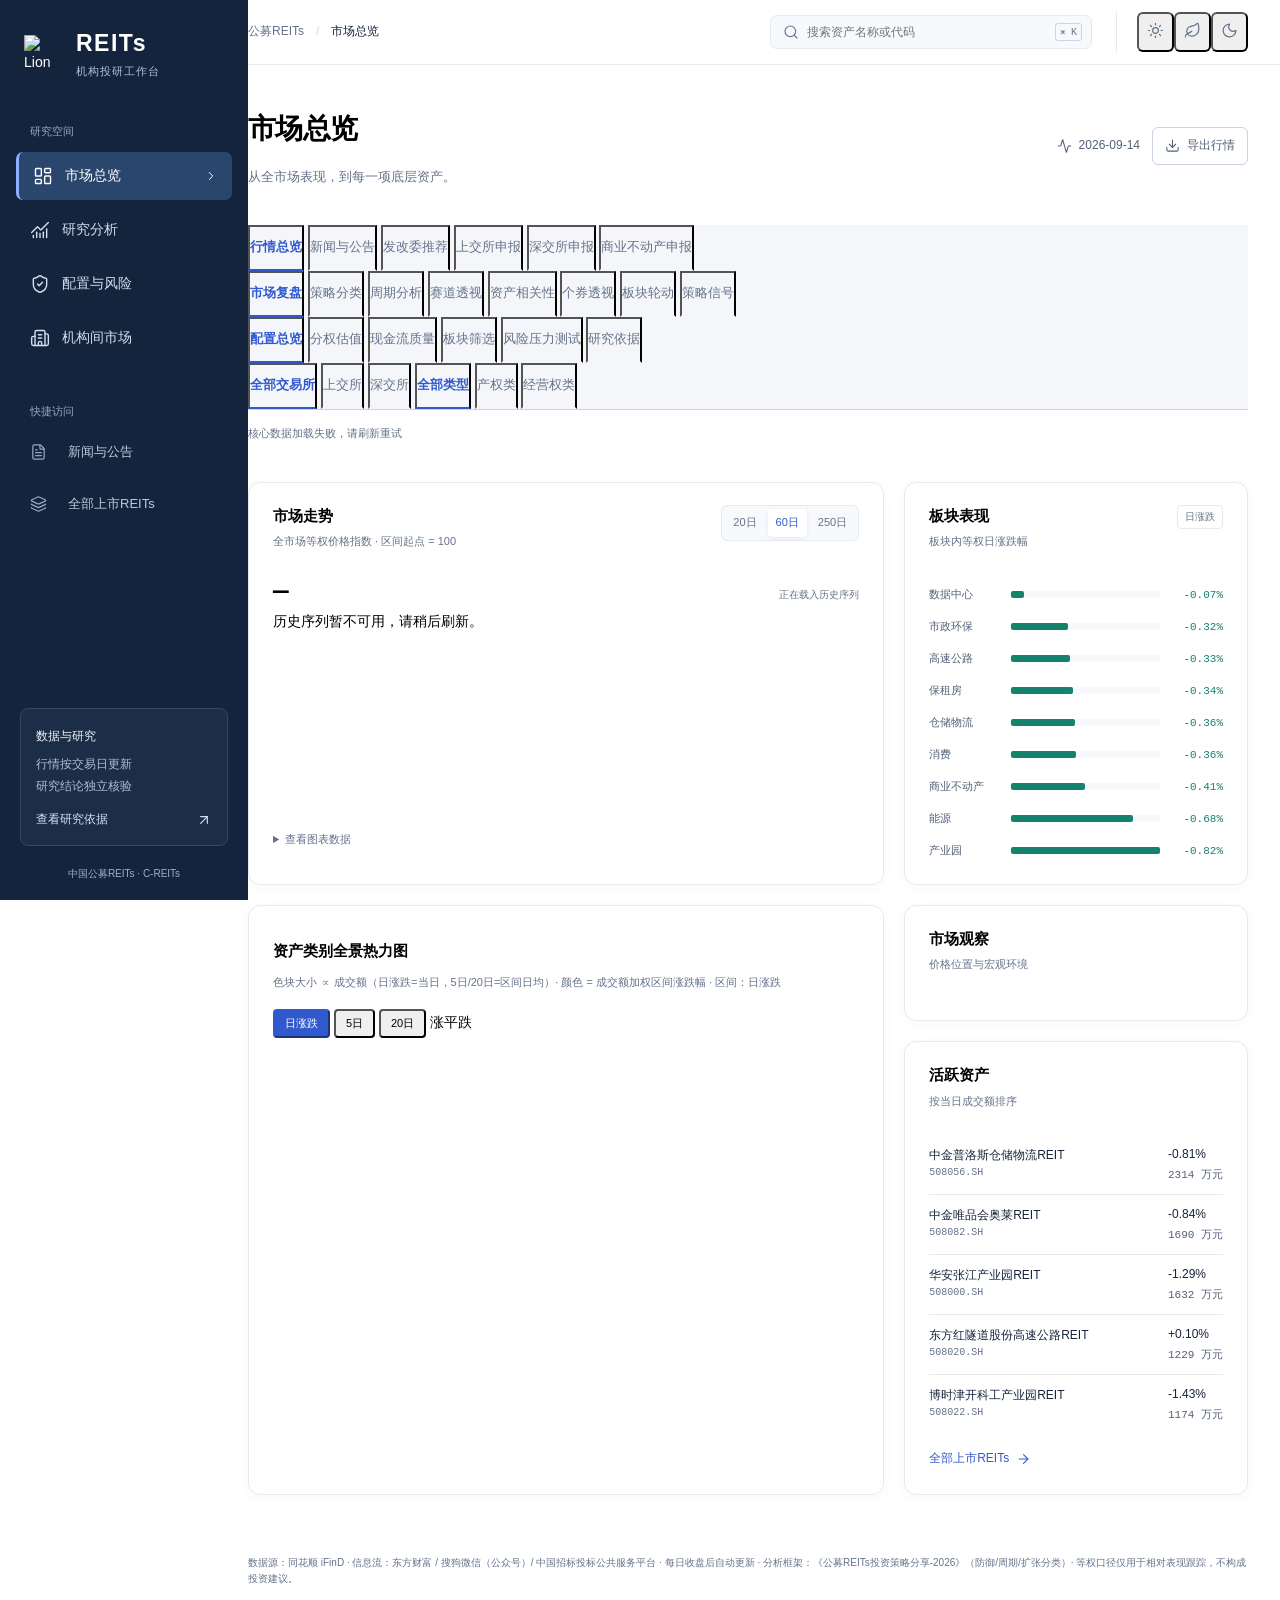
==== commit dd934f17: "Redesign REITs dashboard as an institutional research workspace" ====
--- a/index.html
+++ b/index.html
@@ -31,43 +31,49 @@
 </script>
 <link rel="stylesheet" href="styles.css">
 <link rel="stylesheet" href="research-layout.css?v=20260914-2">
+<link rel="stylesheet" href="workspace.css?v=20260915-4">
 </head>
 <body>
-<nav id="topbar" data-cur="pano">
-  <div class="tb-main">
-    <div class="tb-brand"><img src="icons/lion-v3.png" alt="Lion"><span>公募REITs投研平台</span></div>
-    <div id="tbNav">
-      <button data-pg="pano" class="on">市场全景信息</button>
-      <button data-pg="research">多维研究分析</button>
-      <button data-pg="advice">配置建议与风险</button>
-      <button data-pg="inst">机构间REITs</button>
-      <span class="ink"></span>
-    </div>
-    <div class="tb-search">
-      <input id="gSearch" placeholder="搜索个券名称 / 代码" autocomplete="off">
-      <div class="tb-drop" id="gSearchDrop" hidden></div>
-    </div>
-    <span class="theme-sw" id="themeSw" role="group" aria-label="主题切换">
-      <button data-t="light" title="白天模式" aria-label="白天模式">☀️</button>
-      <button data-t="eye" title="护眼模式" aria-label="护眼模式">🌿</button>
-      <button data-t="dark" title="夜晚模式" aria-label="夜晚模式">🌙</button>
-    </span>
-  </div>
+<a class="skip-link" href="#workspaceMain">跳到主要内容</a>
+<div class="sidebar-scrim" id="sidebarScrim" hidden></div>
+<aside id="sidebar" aria-label="工作台导航">
+  <a class="workspace-brand" href="./"><img src="icons/lion-v3.png" alt="Lion" width="40" height="40"><span><b>REITs</b><small>机构投研工作台</small></span></a>
+  <div class="sidebar-section-label">研究空间</div>
+  <nav id="tbNav" aria-label="主导航">
+<button data-pg="pano" class="on" aria-current="page"><svg class="ui-icon " aria-hidden="true"><use href="icons/workspace/lucide.svg?v=1#layout-dashboard"></use></svg><span>市场总览</span><svg class="ui-icon nav-chevron" aria-hidden="true"><use href="icons/workspace/lucide.svg?v=1#chevron-right"></use></svg></button>
+<button data-pg="research"><svg class="ui-icon " aria-hidden="true"><use href="icons/workspace/lucide.svg?v=1#chart-no-axes-combined"></use></svg><span>研究分析</span><svg class="ui-icon nav-chevron" aria-hidden="true"><use href="icons/workspace/lucide.svg?v=1#chevron-right"></use></svg></button>
+<button data-pg="advice"><svg class="ui-icon " aria-hidden="true"><use href="icons/workspace/lucide.svg?v=1#shield-check"></use></svg><span>配置与风险</span><svg class="ui-icon nav-chevron" aria-hidden="true"><use href="icons/workspace/lucide.svg?v=1#chevron-right"></use></svg></button>
+<button data-pg="inst"><svg class="ui-icon " aria-hidden="true"><use href="icons/workspace/lucide.svg?v=1#building-2"></use></svg><span>机构间市场</span><svg class="ui-icon nav-chevron" aria-hidden="true"><use href="icons/workspace/lucide.svg?v=1#chevron-right"></use></svg></button>
+</nav><div class="sidebar-section-label">快捷访问</div>
+  <div class="sidebar-shortcuts"><svg class="ui-icon " aria-hidden="true"><use href="icons/workspace/lucide.svg?v=1#file-text"></use></svg><button data-jump-view="news">新闻与公告</button><svg class="ui-icon " aria-hidden="true"><use href="icons/workspace/lucide.svg?v=1#layers"></use></svg><button data-jump-view="detail">全部上市REITs</button></div>
+  <div class="sidebar-bottom"><div class="sidebar-data"><span>数据与研究</span><p>行情按交易日更新<br>研究结论独立核验</p><a href="#advSources">查看研究依据 <svg class="ui-icon " aria-hidden="true"><use href="icons/workspace/lucide.svg?v=1#arrow-up-right"></use></svg></a></div><span class="sidebar-market">中国公募REITs · C-REITs</span></div>
+</aside>
+<div id="workspace">
+<nav id="topbar" data-cur="pano" aria-label="工作区工具">
+  <div class="workspace-topline">
+    <button class="icon-button mobile-menu" id="sidebarToggle" aria-label="打开导航" aria-controls="sidebar" aria-expanded="false"><svg class="ui-icon " aria-hidden="true"><use href="icons/workspace/lucide.svg?v=1#menu"></use></svg></button>
+    <span class="workspace-context">公募REITs<span class="context-divider">/</span><span id="workspaceLocation">市场总览</span></span>
+    <div class="tb-search"><svg class="ui-icon " aria-hidden="true"><use href="icons/workspace/lucide.svg?v=1#search"></use></svg><label for="gSearch" class="sr-only">搜索个券名称或代码</label><input id="gSearch" placeholder="搜索资产名称或代码" autocomplete="off"><kbd>⌘ K</kbd><div class="tb-drop" id="gSearchDrop" hidden></div></div>
+    <span class="theme-sw" id="themeSw" role="group" aria-label="主题切换"><button data-t="light" title="白天模式" aria-label="白天模式"><svg class="ui-icon " aria-hidden="true"><use href="icons/workspace/lucide.svg?v=1#sun"></use></svg></button><button data-t="eye" title="护眼模式" aria-label="护眼模式"><svg class="ui-icon " aria-hidden="true"><use href="icons/workspace/lucide.svg?v=1#leaf"></use></svg></button><button data-t="dark" title="夜晚模式" aria-label="夜晚模式"><svg class="ui-icon " aria-hidden="true"><use href="icons/workspace/lucide.svg?v=1#moon"></use></svg></button></span>
+  </div>
+</nav>
+<main id="workspaceMain" tabindex="-1">
+  <header class="workspace-heading"><div><h1 id="workspaceTitle">市场总览</h1><p id="workspaceSubtitle">从全市场表现，到每一项底层资产。</p></div><div class="heading-actions"><span class="market-date"><svg class="ui-icon " aria-hidden="true"><use href="icons/workspace/lucide.svg?v=1#activity"></use></svg><span id="workspaceDate">数据加载中</span></span><button class="secondary-button" id="exportMarket"><svg class="ui-icon " aria-hidden="true"><use href="icons/workspace/lucide.svg?v=1#download"></use></svg>导出行情</button></div></header>
   <div id="subbar" data-cur="pano">
     <div class="sub" id="panoSub">
-      <button data-pg="pano" data-v="heatmap" class="on" aria-current="page">行情总览与热力图</button>
-      <button data-pg="pano" data-v="news">重点事件信息流</button>
-      <button data-pg="pano" data-v="proj-ndrc">发改委推荐项目清单</button>
-      <button data-pg="pano" data-v="proj-sse">上交所受理项目清单</button>
-      <button data-pg="pano" data-v="proj-szse">深交所项目清单</button>
-      <button data-pg="pano" data-v="proj-commercial">商业不动产REIT受理项目清单</button>
+      <button data-pg="pano" data-v="heatmap" class="on" aria-current="page">行情总览</button>
+      <button data-pg="pano" data-v="news">新闻与公告</button>
+      <button data-pg="pano" data-v="proj-ndrc">发改委推荐</button>
+      <button data-pg="pano" data-v="proj-sse">上交所申报</button>
+      <button data-pg="pano" data-v="proj-szse">深交所申报</button>
+      <button data-pg="pano" data-v="proj-commercial">商业不动产申报</button>
     </div>
     <div class="sub" id="researchSub">
-      <button data-v="review" class="on" aria-current="page">市场阶段复盘</button>
-      <button data-v="strategy">策略分类研究</button>
-      <button data-v="cycle">周期耦合分析</button>
+      <button data-v="review" class="on" aria-current="page">市场复盘</button>
+      <button data-v="strategy">策略分类</button>
+      <button data-v="cycle">周期分析</button>
       <button data-v="track">赛道透视</button>
-      <button data-v="corr">大类资产相关性</button>
+      <button data-v="corr">资产相关性</button>
       <button data-v="detail">个券透视</button>
       <button data-v="sector">板块轮动</button>
       <button data-v="signal">策略信号</button>
@@ -77,7 +83,7 @@
       <button data-pg="advice" data-scroll="advRights">分权估值</button>
       <button data-pg="advice" data-scroll="advCash">现金流质量</button>
       <button data-pg="advice" data-scroll="advSectors">板块筛选</button>
-      <button data-pg="advice" data-scroll="advRisk">风险与压力测试</button>
+      <button data-pg="advice" data-scroll="advRisk">风险压力测试</button>
       <button data-pg="advice" data-scroll="advSources">研究依据</button>
     </div>
     <div class="sub" id="instSub">
@@ -88,10 +94,7 @@
       <button data-inst-type="产权类">产权类</button>
       <button data-inst-type="经营权类">经营权类</button>
     </div>
-  </div>
-</nav>
-<div class="data-meta" id="meta">数据加载中…</div>
-<main>
+  </div><div class="data-meta" id="meta">数据加载中…</div>
 <div class="page" id="pg-pano">
 
 <div class="kpis" id="kpis"></div>
@@ -100,7 +103,11 @@
 
 <!-- ============ 第一段：全景热力图 ============ -->
 <section class="view" id="v-heatmap">
-  <div class="card">
+  <div class="market-analysis-grid">
+    <article class="card trend-panel"><div class="panel-heading"><div><h2>市场走势</h2><p>全市场等权价格指数 · 区间起点 = 100</p></div><div class="segmented" id="workspaceRange" aria-label="指数观察窗口"><button data-days="20">20日</button><button data-days="60" class="on" aria-pressed="true">60日</button><button data-days="250">250日</button></div></div><div class="trend-headline"><strong id="workspaceTrendValue">—</strong><span id="workspaceTrendChange"></span><span class="trend-period" id="workspaceTrendPeriod">正在载入历史序列</span></div><div id="workspaceTrend" role="img" aria-label="等权价格指数走势图"><p class="chart-placeholder">历史序列加载中…</p></div><details class="chart-data-details"><summary>查看图表数据</summary><div class="table-scroll"><table id="workspaceTrendTable"><thead><tr><th>日期</th><th>区间归一化指数</th></tr></thead><tbody></tbody></table></div></details></article>
+    <article class="card sector-panel"><div class="panel-heading"><div><h2>板块表现</h2><p>板块内等权日涨跌幅</p></div><span class="neutral-label">日涨跌</span></div><div id="workspaceSectors" class="sector-comparison"><p class="chart-placeholder">板块数据加载中…</p></div></article>
+  </div>
+  <div class="market-detail-grid"><div class="card" id="heatmapCard">
     <h2>资产类别全景热力图</h2>
     <p class="note">色块大小 ∝ 成交额（日涨跌=当日，5日/20日=区间日均）· 颜色 = 成交额加权区间涨跌幅 · 区间：<span id="hmRangeLabel">日涨跌</span></p>
     <div class="filters" id="hmSectorChips" style="margin-bottom:8px"></div>
@@ -112,8 +119,8 @@
     </div>
     <div id="hmSummary" style="display:flex;justify-content:space-between;font-size:12.5px;color:var(--tx2);margin-bottom:10px;font-variant-numeric:tabular-nums"></div>
     <div id="hmCrumb" style="display:flex;align-items:center;gap:10px;margin-bottom:10px"></div>
-    <div id="treemap" style="position:relative;width:100%;height:480px"></div>
-  </div>
+    <div id="treemap" style="position:relative;width:100%;height:400px"></div>
+  </div><aside class="market-side-stack"><article class="card"><div class="panel-heading"><div><h2>市场观察</h2><p>价格位置与宏观环境</p></div></div><div id="marketContext"></div></article><article class="card"><div class="panel-heading"><div><h2>活跃资产</h2><p>按当日成交额排序</p></div></div><div id="workspaceActive"></div><button class="text-button" data-jump-view="detail">全部上市REITs <svg class="ui-icon " aria-hidden="true"><use href="icons/workspace/lucide.svg?v=1#arrow-right"></use></svg></button></article></aside></div>
 </section>
 
 <section class="view" id="v-news" hidden>
@@ -452,7 +459,7 @@
 </div><!-- /pg-research -->
 
 <div class="page" id="pg-advice" hidden>
-<header class="research-header">
+<header class="research-header" hidden>
   <h1>配置建议与风险</h1>
   <p>以可持续现金流定价，以风险预算决定配置。专业投资者研究框架。</p>
 </header>
@@ -461,7 +468,8 @@
     <div class="allocation-overview">
       <div>
         <span class="research-label">配置结论 · 条件性判断</span>
-        <h2 id="adviceHeadline" class="thesis">优先验证现金流，再判断价格是否提供足够补偿。</h2>
+        <h2 id="adviceHeadline" class="thesis">先验证现金流，
+再判断配置价值。</h2>
         <p>产权类以可持续分派及资产价值交叉估值；经营权类以剩余期限现金流计算IRR。保租房可优先进入现金流稳定性筛选，园区、物流及消费需核查续租与租金，能源、公路及数据中心需逐项目验证收入机制。</p>
         <p class="research-caveat">当前尚缺统一口径的逐券远期分派、估值净资产和剩余全周期现金流，不能据价格低位直接判定“全面低估”，也不足以形成可执行的板块超配名单。</p>
       </div>
@@ -481,7 +489,7 @@
       <li><b>增加配置</b><p>经营数据兑现、价格仍有安全边际，且成交容量允许有序建仓。</p></li>
       <li><b>降低配置</b><p>核心现金流假设被证伪，或风险集中度、退出天数突破组合限额。</p></li>
     </ul>
-  </article>
+<div class="research-entry-grid"><button class="research-entry" data-advice-target="advRights"><span class="entry-number">01</span><b>分权估值</b><p>产权看持续分派，经营权看全周期回收。</p><svg class="ui-icon " aria-hidden="true"><use href="icons/workspace/lucide.svg?v=1#arrow-up-right"></use></svg></button><button class="research-entry" data-advice-target="advCash"><span class="entry-number">02</span><b>现金流质量</b><p>从经营收益，核查到每份实际分派。</p><svg class="ui-icon " aria-hidden="true"><use href="icons/workspace/lucide.svg?v=1#arrow-up-right"></use></svg></button><button class="research-entry" data-advice-target="advSectors"><span class="entry-number">03</span><b>板块筛选</b><p>把配置条件与证伪信号放在一起比较。</p><svg class="ui-icon " aria-hidden="true"><use href="icons/workspace/lucide.svg?v=1#arrow-up-right"></use></svg></button><button class="research-entry" data-advice-target="advRisk"><span class="entry-number">04</span><b>风险压力测试</b><p>查看现金流与贴现率变化的联合影响。</p><svg class="ui-icon " aria-hidden="true"><use href="icons/workspace/lucide.svg?v=1#arrow-up-right"></use></svg></button></div>  </article>
 
   <article class="card" id="advRights">
     <h2>估值：两类资产，两套现金流逻辑</h2>
@@ -629,10 +637,12 @@
     <p class="last">最后，……必须牢记一切皆可瞬息万变。<span class="cite">—— 霍华德·马克斯 《无人知晓》</span></p>
   </div>
 </footer>
+</div><!-- /workspace -->
 
 <script src="ui-utils.js" defer></script>
 <script src="lib/echarts-custom.min.js" defer></script>
-<script src="app.js?v=20260914-2" defer></script>
-<script src="allocation-tools.js?v=20260914-2" defer></script>
+<script src="workspace.js?v=20260915-4" defer></script>
+<script src="app.js?v=20260915-4" defer></script>
+<script src="allocation-tools.js?v=20260915-4" defer></script>
 </body>
 </html>
--- a/workspace.css
+++ b/workspace.css
@@ -0,0 +1,324 @@
+/* UI UX Pro Max：机构投研工作台。组件使用语义色，主题与行情口径独立。 */
+:root {
+  --bg:#f4f6fa; --panel:#fff; --panel2:#f7f9fc; --tx:#17243c; --tx2:#526079; --tx3:#65728a;
+  --line:#e5eaf2; --line2:#cbd4e2; --accent:#3159ce; --gold:#996719;
+  --up:#c13f4a; --down:#15826e; --grid:#e9edf4; --th-bg:#f7f9fc;
+  --sidebar:#15243d; --sidebar-tx:#d2dded; --sidebar-active:#2b466d;
+  --radius:12px; --rail:216px; --header-height:64px;
+  --shadow:0 3px 14px #1b335008; --shadow-h:0 6px 24px #17243c12;
+  --font-body:"Avenir Next",-apple-system,"PingFang SC","Microsoft YaHei",sans-serif;
+  --font-data:"SFMono-Regular",Consolas,"Liberation Mono",monospace;
+}
+[data-theme="dark"] {
+  --bg:#101a2c; --panel:#18253a; --panel2:#1d2d44; --tx:#e7edf7; --tx2:#bac6d9; --tx3:#9cacc4;
+  --line:#2d3d56; --line2:#465b77; --accent:#8fabff; --gold:#e6bb70;
+  --up:#ff929b; --down:#59d3b5; --grid:#2d3d56; --th-bg:#1d2d44;
+  --sidebar:#0c1627; --sidebar-tx:#d2dded; --sidebar-active:#243d63;
+}
+[data-theme="eye"] {
+  --bg:#edf2eb; --panel:#fafcf7; --panel2:#f1f5ed; --tx:#203126; --tx2:#4e6455; --tx3:#596e5b;
+  --line:#dce4d5; --line2:#becdba; --accent:#32664e; --gold:#87641e;
+  --up:#b83445; --down:#217c5d; --grid:#dde6d8; --th-bg:#f1f5ed;
+}
+html { scroll-padding-top:var(--sticky-offset); }
+body { padding:0; margin:0; max-width:none; font:14px/1.65 var(--font-body); }
+button,input,select { font-family:inherit; }
+button,a,summary,select { touch-action:manipulation; }
+button { cursor:pointer; }
+button:disabled { cursor:not-allowed; opacity:.55; }
+a { color:var(--accent); }
+.ui-icon { width:20px; height:20px; fill:none; stroke:currentColor; stroke-width:1.7; stroke-linecap:round; stroke-linejoin:round; flex-shrink:0; }
+.sr-only { position:absolute; width:1px; height:1px; padding:0; margin:-1px; overflow:hidden; clip:rect(0,0,0,0); white-space:nowrap; border:0; }
+.skip-link { position:fixed; left:230px; top:-80px; z-index:100; padding:12px 20px; background:var(--panel); border:2px solid var(--accent); border-radius:6px; }
+.skip-link:focus { top:12px; }
+#sidebar { position:fixed; inset:0 auto 0 0; width:var(--rail); background:var(--sidebar); color:var(--sidebar-tx); display:flex; flex-direction:column; z-index:60; padding:30px 16px 18px; }
+.workspace-brand { display:flex; align-items:center; gap:12px; color:#fff; text-decoration:none; margin:0 8px 34px; }
+.workspace-brand img { object-fit:contain; }
+.workspace-brand b { display:block; font-size:23px; line-height:1.2; font-weight:650; letter-spacing:1.5px; }
+.workspace-brand small { display:block; color:#adbfd7; font-size:11px; margin-top:4px; letter-spacing:1px; }
+.sidebar-section-label { color:#94a8c4; font-size:11px; padding:0 14px; margin:8px 0 12px; }
+#tbNav { display:flex; flex-direction:column; position:static; gap:6px; margin-bottom:32px; }
+#tbNav button, #tbNav button.on[data-pg] { display:flex; align-items:center; gap:12px; background:transparent; color:var(--sidebar-tx); border:0; padding:13px 14px; min-height:48px; width:100%; font-size:14px; border-radius:7px; font-weight:500; box-shadow:none; transition:background .16s,color .16s; text-align:left; }
+#tbNav button:hover, #tbNav button.on[data-pg] { color:#fff; background:var(--sidebar-active); transform:none; }
+#tbNav button.on[data-pg] { box-shadow:inset 3px 0 #91b2ff; }
+#tbNav .nav-chevron { margin-left:auto; width:14px; opacity:0; }
+#tbNav .on .nav-chevron { opacity:1; }
+.sidebar-shortcuts { display:grid; grid-template-columns:20px 1fr; gap:12px; align-items:center; padding:0 14px; color:#94a8c4; }
+.sidebar-shortcuts .ui-icon { width:17px; }
+.sidebar-shortcuts button { background:transparent; border:0; color:#bac9de; font:inherit; font-size:13px; text-align:left; min-height:40px; }
+.sidebar-shortcuts button:hover { color:white; }
+.sidebar-bottom { margin-top:auto; padding:22px 4px 0; }
+.sidebar-data { padding:15px; border:1px solid #344760; border-radius:8px; background:#1b2d47; }
+.sidebar-data > span { font-size:12px; color:#f0f4fa; }
+.sidebar-data p { margin:7px 0 12px; font-size:12px; color:#adbfd7; line-height:1.8; }
+.sidebar-data a { display:flex; align-items:center; justify-content:space-between; color:#d4e2ff; text-decoration:none; font-size:12px; }
+.sidebar-data .ui-icon { width:16px; }
+.sidebar-market { display:block; text-align:center; font-size:10px; color:#9db0ca; margin-top:20px; }
+#workspace { margin-left:var(--rail); min-width:0; }
+#topbar, [data-theme="dark"] #topbar { position:sticky; top:0; margin:0; border:0; border-bottom:1px solid var(--line); border-radius:0; box-shadow:none; background:var(--panel); backdrop-filter:none; z-index:40; overflow:visible; }
+.workspace-topline { display:flex; align-items:center; gap:24px; height:var(--header-height); padding:0 32px; }
+.workspace-context { font-size:12px; color:var(--tx3); white-space:nowrap; }
+.context-divider { margin:0 12px; color:var(--line2); }
+#workspaceLocation { color:var(--tx); font-weight:500; }
+.tb-search { display:flex; align-items:center; position:relative; margin-left:auto; flex:0 1 320px; min-width:160px; align-self:auto; background:var(--panel2); border:1px solid var(--line); border-radius:7px; }
+.tb-search > .ui-icon { width:16px; height:16px; color:var(--tx3); margin-left:12px; }
+.tb-search input, [data-theme="dark"] .tb-search input, [data-theme="eye"] .tb-search input { background:transparent; border:0; padding:9px 8px; min-width:0; width:100%; color:var(--tx); font-size:12px; border-radius:7px; }
+.tb-search input:focus { outline:0; box-shadow:none; }
+.tb-search:focus-within { outline:2px solid var(--accent); outline-offset:2px; }
+.tb-search kbd { margin-right:9px; font:10px var(--font-data); color:var(--tx3); border:1px solid var(--line2); border-radius:3px; padding:2px 4px; white-space:nowrap; }
+.tb-drop { top:calc(100% + 10px); width:380px; max-width:calc(100vw - 30px); border-radius:8px; box-shadow:0 10px 30px #13254320; }
+#topbar .theme-sw { margin:0; padding:0 0 0 20px; border:0; border-left:1px solid var(--line); background:none; border-radius:0; gap:2px; }
+.theme-sw button { padding:8px; border-radius:6px; min-height:36px; min-width:36px; line-height:1; color:var(--tx3); }
+.theme-sw .ui-icon { width:17px; height:17px; }
+.theme-sw button.on { color:var(--accent); background:var(--panel2); }
+#workspaceMain { padding:26px 32px 40px; max-width:1600px; margin:0 auto; }
+.workspace-heading { display:flex; justify-content:space-between; align-items:center; gap:20px; margin-bottom:24px; }
+.workspace-heading h1 { font-size:28px; font-weight:650; letter-spacing:-.6px; line-height:1.35; }
+.workspace-heading p { margin-top:7px; color:var(--tx3); font-size:13px; }
+.heading-actions { display:flex; align-items:center; gap:12px; }
+.market-date { display:flex; align-items:center; gap:7px; color:var(--tx2); font-size:12px; white-space:nowrap; }
+.market-date .ui-icon { width:15px; }
+.secondary-button, .text-button, .icon-button { display:inline-flex; align-items:center; justify-content:center; gap:7px; border:1px solid var(--line2); border-radius:6px; background:var(--panel); color:var(--tx2); padding:9px 12px; min-height:38px; font:500 12px var(--font-body); transition:background .16s; }
+.secondary-button:hover, .icon-button:hover { background:var(--panel2); color:var(--accent); }
+.secondary-button .ui-icon { width:15px; height:15px; }
+.text-button { border:0; padding:12px 0 0; background:none; color:var(--accent); }
+.text-button .ui-icon { width:15px; }
+.mobile-menu { display:none; }
+#subbar { position:sticky; top:var(--header-height); z-index:30; display:block; padding:0; background:var(--bg); border:0; border-bottom:1px solid var(--line2); border-radius:0; margin-bottom:18px; }
+#subbar .sub { gap:22px; padding:0; overflow:auto; scrollbar-width:none; mask-image:none; -webkit-mask-image:none; }
+#subbar .sub button { position:relative; padding:11px 0 13px; min-height:44px; font-size:13px; font-weight:500; background:transparent; border-radius:0; color:var(--tx3); border-bottom:2px solid transparent; transition:color .15s; flex-shrink:0; }
+#subbar[data-cur] .sub button.on, [data-theme="dark"] #subbar .sub button.on { color:var(--accent); background:transparent; box-shadow:none; border-bottom-color:var(--accent); font-weight:650; }
+#subbar .sub button:hover { color:var(--accent); transform:none; background:transparent; }
+.data-meta { font-size:11px; color:var(--tx3); margin:-4px 0 18px; padding:0; }
+.page > .sec-head { display:none; }
+.page:not([hidden]), .view:not([hidden]), .page:not([hidden]) .card, .page:not([hidden]) .kpi, #v-heatmap .card, #v-advice .card { animation:none; }
+.card { border:1px solid var(--line); background:var(--panel); border-radius:12px; padding:22px 24px; box-shadow:var(--shadow); transition:none; }
+.card:hover { transform:none; box-shadow:var(--shadow); }
+.card h2 { font-size:16px; font-weight:650; line-height:1.5; letter-spacing:0; margin-bottom:6px; }
+.card .note { color:var(--tx3); font-size:12px; line-height:1.8; }
+.kpis { display:grid; grid-template-columns:repeat(4,minmax(0,1fr)); margin:0 0 22px; gap:16px; padding:0; overflow:visible; }
+.kpi { background:var(--panel); border:1px solid var(--line); padding:18px 20px; border-radius:10px; box-shadow:var(--shadow); min-width:0; }
+.kpi.kpi-idx { background:var(--panel); border-color:var(--line); }
+.kpi .k { font-size:12px; font-weight:500; color:var(--tx3); margin-bottom:10px; }
+.kpi .v { font:600 27px/1.25 var(--font-data); letter-spacing:-1px; color:var(--tx); }
+.kpi .v.up { color:var(--up); } .kpi .v.down { color:var(--down); }
+.kpi .s { margin-top:10px; font-size:11px; font-weight:400; white-space:normal; color:var(--tx3); }
+.market-analysis-grid { display:grid; grid-template-columns:minmax(0,1.85fr) minmax(270px,1fr); gap:20px; margin-bottom:20px; }
+.panel-heading { display:flex; justify-content:space-between; align-items:flex-start; gap:14px; margin-bottom:14px; }
+.panel-heading h2 { margin:0; font-size:15px; }
+.panel-heading p { color:var(--tx3); font-size:11px; margin-top:5px; }
+.segmented { display:inline-flex; padding:3px; background:var(--panel2); border:1px solid var(--line); border-radius:6px; gap:3px; }
+.segmented button { border:0; border-radius:4px; padding:5px 8px; background:transparent; color:var(--tx3); font-size:11px; min-height:28px; white-space:nowrap; }
+.segmented .on { background:var(--panel); color:var(--accent); box-shadow:0 1px 4px #17243c12; }
+.trend-headline { display:flex; gap:12px; align-items:baseline; flex-wrap:wrap; margin:4px 0 4px; }
+.trend-headline strong { font:600 26px var(--font-data); letter-spacing:-1px; }
+#workspaceTrendChange { font:12px var(--font-data); }
+.trend-period { font-size:10px; color:var(--tx3); margin-left:auto; }
+#workspaceTrend { height:216px; width:100%; }
+.chart-placeholder { padding:60px 12px; color:var(--tx3); text-align:center; font-size:12px; }
+.chart-data-details { font-size:11px; color:var(--tx3); }
+.chart-data-details summary { width:max-content; cursor:pointer; padding:4px 0; }
+.chart-data-details .table-scroll { max-height:240px; margin-top:10px; }
+.neutral-label { color:var(--tx3); border:1px solid var(--line); padding:3px 7px; border-radius:4px; font-size:10px; white-space:nowrap; }
+.sector-comparison { display:grid; gap:10px; margin-top:22px; }
+.sector-line { display:grid; grid-template-columns:72px minmax(0,1fr) 53px; gap:10px; align-items:center; width:100%; min-height:22px; font-size:11px; color:var(--tx2); background:none; border:0; padding:0; text-align:left; }
+.sector-line:hover .sector-label { color:var(--accent); }
+.sector-line .sector-value { text-align:right; font:11px var(--font-data); }
+.sector-track { height:7px; background:var(--panel2); position:relative; border-radius:2px; }
+.sector-track i { display:block; height:7px; border-radius:2px; }
+.market-detail-grid { display:grid; grid-template-columns:minmax(0,1.85fr) minmax(270px,1fr); gap:20px; }
+.market-side-stack { display:flex; flex-direction:column; gap:20px; min-width:0; }
+#marketContext .kpi { padding:13px 0; border:0; border-bottom:1px solid var(--line); border-radius:0; box-shadow:none; display:grid; grid-template-columns:1fr auto; align-items:center; gap:4px 8px; }
+#marketContext .kpi:last-child { border:0; padding-bottom:0; }
+#marketContext .kpi .k { margin:0; font-size:11px; }
+#marketContext .kpi .v { font-size:19px; letter-spacing:-.5px; }
+#marketContext .kpi .s { margin:0; grid-column:1/-1; font-size:10px; }
+.active-asset { display:grid; grid-template-columns:1fr auto; gap:3px 8px; width:100%; border:0; border-bottom:1px solid var(--line); padding:12px 0; background:none; color:var(--tx); text-align:left; font:12px var(--font-body); }
+.active-asset:last-child { border:0; }
+.active-asset small { color:var(--tx3); font:10px var(--font-data); }
+.active-asset span:last-child { color:var(--tx2); font:11px var(--font-data); }
+#heatmapCard .filters { gap:6px; }
+#heatmapCard > h2 { font-size:15px; }
+#heatmapCard .chip { font-size:11px; padding:5px 8px; border-radius:4px; }
+#heatmapCard .range-btn { font-size:11px; padding:5px 10px; border-radius:4px; }
+#heatmapCard .note { font-size:11px; }
+#treemap { height:380px !important; }
+.chip,.range-btn { border-radius:6px; box-shadow:none; }
+.chip.on,.range-btn.on { border-color:var(--accent); background:var(--accent); color:var(--panel); }
+.range-btn.on { color:#fff; }
+[data-theme="dark"] .range-btn.on { color:#101a2c; }
+.filters { gap:8px; margin:16px 0; }
+.filters input,.filters select,#instSearch { min-height:38px; border-radius:6px !important; font:13px var(--font-body); background:var(--panel2); border:1px solid var(--line2); color:var(--tx); }
+.table-scroll,.tbl-wrap { border-radius:8px; border-color:var(--line); }
+th,td,.matrix th,.matrix td { padding:12px 14px; font-size:12px; border-color:var(--line); }
+th,.matrix th { font-size:11px; font-weight:500; background:var(--th-bg); color:var(--tx3); }
+.num { font-family:var(--font-data); font-variant-numeric:tabular-nums; }
+.grid,.grid3,.grid4 { gap:20px; }
+.view > .card + .card,section > .card + .card { margin-top:20px; }
+#pg-advice .research-header { display:none; }
+#v-advice { display:block; }
+#v-advice > .card { margin:0; }
+#v-advice > .card[hidden] { display:none !important; }
+#v-advice > .card > h2 { font-size:21px; margin-bottom:10px; }
+#v-advice p { line-height:1.85; font-size:14px; }
+#v-advice .note { font-size:12px; color:var(--tx3); }
+#advOverview { padding:0; background:none; border:0; box-shadow:none; }
+.allocation-overview { background:var(--panel); border:1px solid var(--line); border-radius:12px; padding:30px; grid-template-columns:minmax(0,1.55fr) minmax(250px,1fr); gap:36px; box-shadow:var(--shadow); }
+.research-label { font-size:11px; font-weight:600; color:var(--gold); }
+#v-advice .allocation-overview .thesis { font-size:28px; line-height:1.5; font-weight:650; white-space:pre-line; margin:12px 0 16px; letter-spacing:-.7px; }
+.allocation-overview > div > p { max-width:48em; }
+#v-advice .research-caveat { font-size:12px; color:var(--tx3); }
+.evidence-status { align-self:stretch; padding-left:28px; border-left:1px solid var(--line); }
+.evidence-status dl { gap:22px 18px; }
+.evidence-status dt { font-size:11px; color:var(--tx3); }
+.evidence-status dd { font:500 15px/1.5 var(--font-data); margin-top:6px; }
+.decision-list { margin:20px 0; padding:0; gap:16px; border:0; }
+.decision-list li { padding:20px; background:var(--panel); border:1px solid var(--line); border-radius:10px; }
+.decision-list li::before { content:""; display:block; width:24px; height:3px; background:var(--accent); margin-bottom:14px; border-radius:2px; }
+.decision-list li:nth-child(2)::before { background:var(--down); }
+.decision-list li:nth-child(3)::before { background:var(--gold); }
+.decision-list b { font-size:14px; margin-bottom:8px; }
+#v-advice .decision-list p { font-size:12px; color:var(--tx3); }
+.research-entry-grid { display:grid; grid-template-columns:repeat(4,minmax(0,1fr)); gap:16px; }
+.research-entry { position:relative; padding:20px; min-height:156px; border:1px solid var(--line); border-radius:10px; background:var(--panel); text-align:left; color:var(--tx); transition:border-color .16s,background .16s; }
+.research-entry:hover { border-color:var(--accent); background:var(--panel2); }
+.entry-number { display:block; color:var(--tx3); font:11px var(--font-data); margin-bottom:20px; }
+.research-entry b { font-size:14px; font-weight:600; }
+#v-advice .research-entry p { font-size:12px; color:var(--tx3); margin-top:8px; line-height:1.75; }
+.research-entry > .ui-icon { position:absolute; top:19px; right:18px; width:16px; color:var(--accent); }
+.valuation-grid { gap:30px; margin-top:24px; }
+.valuation-grid > div { background:var(--panel2); border:1px solid var(--line); border-radius:10px; padding:24px; }
+.valuation-grid > div + div { padding:24px; border:1px solid var(--line); }
+.formula { padding:16px; background:var(--panel); border:1px solid var(--line); font-size:12px; }
+.research-detail { margin-top:24px; }
+.research-detail summary { font-size:13px; }
+.research-table { min-width:800px; }
+.research-table th,.research-table td { font-size:12px; padding:16px; }
+.cash-bridge { margin:24px 0; border:1px solid var(--line); background:var(--panel2); border-radius:8px; }
+.cash-bridge > div { padding:20px; }
+#v-advice .cash-bridge p { font-size:12px; }
+.scenario { border:1px solid var(--line); border-radius:10px; margin-top:24px; padding:24px; }
+.scenario-value { font:600 44px var(--font-data); letter-spacing:-2px; }
+#v-advice .scenario-output p { font-size:12px; }
+.scenario-form input,.scenario-form select,.table-tools select { border-radius:6px; min-height:42px; font-size:13px; }
+.reference-list { columns:2; column-gap:40px; margin:24px 0; }
+.reference-list li { font-size:13px; }
+.reference-list small { font-size:11px; }
+#foot { margin:0 32px; padding:20px 0 30px; color:var(--tx3); font-size:10px; border-color:var(--line); }
+#instKpis { grid-template-columns:repeat(4,minmax(0,1fr)); }
+.sidebar-scrim { display:none; }
+@media (max-width:1200px) {
+  :root { --rail:188px; }
+  #sidebar { padding:26px 12px 18px; }
+  .workspace-brand { gap:9px; margin-left:4px; }
+  #tbNav button { padding:12px; font-size:13px; gap:9px; }
+  .workspace-topline { padding:0 24px; gap:16px; }
+  #workspaceMain { padding:24px; }
+  .heading-actions { gap:8px; }
+  .market-analysis-grid,.market-detail-grid { grid-template-columns:minmax(0,1.5fr) minmax(250px,1fr); gap:16px; }
+  .kpi { padding:16px; }
+  .kpi .v { font-size:23px; }
+  .trend-headline { gap:8px; }
+  .trend-period { width:100%; margin:0; }
+  .allocation-overview { grid-template-columns:minmax(0,1.4fr) minmax(210px,1fr); padding:24px; gap:24px; }
+  #v-advice .allocation-overview .thesis { font-size:25px; }
+}
+@media (max-width:1023px) {
+  .market-analysis-grid,.market-detail-grid { grid-template-columns:1fr; }
+  .sector-comparison { grid-template-columns:1fr 1fr; gap:14px 28px; margin-top:20px; }
+  .market-side-stack { display:grid; grid-template-columns:1fr 1fr; }
+  .kpis { gap:10px; }
+  .kpi .v { font-size:20px; }
+  .kpi .k { font-size:11px; white-space:normal; }
+  .workspace-heading { align-items:flex-start; }
+  .market-date { display:none; }
+  .allocation-overview { grid-template-columns:1fr; }
+  .evidence-status { border:0; border-top:1px solid var(--line); padding:20px 0 0; }
+  .evidence-status dl { grid-template-columns:repeat(4,1fr); }
+  .research-entry-grid { grid-template-columns:repeat(2,1fr); }
+  .valuation-grid { grid-template-columns:1fr; }
+}
+@media (max-width:767px) {
+  :root { --rail:0px; --header-height:60px; }
+  body { padding:0; max-width:100%; }
+  #sidebar { transform:translateX(-100%); width:244px; transition:transform .18s; padding:24px 16px; }
+  body.sidebar-open #sidebar { transform:none; }
+  .sidebar-scrim:not([hidden]) { display:block; position:fixed; inset:0; background:#0b162c80; z-index:50; }
+  body.sidebar-open { overflow:hidden; }
+  #workspace { margin:0; }
+  .workspace-topline { padding:0 16px; gap:12px; }
+  .mobile-menu { display:inline-flex; padding:8px; min-width:40px; min-height:40px; border:0; background:none; }
+  .workspace-context { display:none; }
+  .tb-search { flex:1; margin:0; min-width:0; }
+  .tb-search input { font-size:16px; padding:8px; }
+  .tb-search kbd { display:none; }
+  #topbar .theme-sw { padding:0; border:0; }
+  .theme-sw button { padding:8px; min-width:36px; min-height:40px; }
+  .theme-sw button[data-t="eye"] { display:none; }
+  #workspaceMain { padding:22px 16px 32px; }
+  .workspace-heading { gap:10px; margin-bottom:18px; }
+  .workspace-heading h1 { font-size:25px; }
+  .workspace-heading p { font-size:12px; max-width:22em; }
+  #exportMarket { font-size:0; width:40px; height:40px; padding:0; }
+  #exportMarket .ui-icon { width:18px; height:18px; }
+  #subbar { margin:0 -16px 16px; padding:0 16px; }
+  #subbar .sub { gap:22px; }
+  #subbar .sub button { min-height:46px; font-size:13px; }
+  .data-meta { font-size:10px; margin-bottom:16px; }
+  .kpis { grid-template-columns:repeat(2,minmax(0,1fr)); gap:10px; margin-bottom:16px; }
+  .kpi:last-child { grid-column:auto; }
+  .kpi { padding:16px; }
+  .kpi .v { font-size:24px; }
+  .kpi .k { margin-bottom:10px; font-size:11px; }
+  .kpi .s { font-size:10px; margin-top:8px; }
+  .card { padding:18px; border-radius:10px; }
+  .market-analysis-grid,.market-detail-grid { gap:16px; margin-bottom:16px; }
+  .panel-heading { gap:10px; }
+  .panel-heading h2 { font-size:15px; }
+  .panel-heading p { font-size:10px; }
+  .segmented button { min-height:36px; padding:6px 8px; }
+  .trend-headline strong { font-size:27px; }
+  .trend-period { margin:0 0 2px; }
+  .sector-comparison { grid-template-columns:1fr; gap:14px; }
+  .sector-line { grid-template-columns:80px 1fr 56px; font-size:12px; min-height:30px; }
+  .sector-line .sector-value { font-size:12px; }
+  .market-side-stack { display:flex; }
+  #treemap { height:340px !important; }
+  .allocation-overview { padding:22px; border-radius:10px; gap:20px; }
+  #v-advice .allocation-overview .thesis { font-size:25px; }
+  #v-advice p { font-size:16px; }
+  #v-advice .research-caveat { font-size:12px; }
+  .evidence-status dl { grid-template-columns:1fr 1fr; }
+  .decision-list { grid-template-columns:1fr; gap:10px; margin:14px 0; }
+  .decision-list li { padding:18px; }
+  .decision-list li::before { width:20px; margin-bottom:10px; }
+  #v-advice .decision-list p { font-size:13px; }
+  .research-entry-grid { gap:10px; }
+  .research-entry { padding:16px; min-height:174px; }
+  #v-advice .research-entry p { font-size:12px; }
+  .entry-number { margin-bottom:16px; }
+  .valuation-grid > div,.valuation-grid > div + div { padding:18px; }
+  .formula { font-size:12px; padding:12px; }
+  .cash-bridge { grid-template-columns:1fr 1fr; }
+  .cash-bridge > div { padding:14px; }
+  .scenario { padding:16px; gap:24px; }
+  .scenario-form { grid-template-columns:1fr; }
+  .scenario-form input,.scenario-form select,.table-tools select { font-size:16px; min-height:44px; }
+  .reference-list { columns:1; }
+  #instKpis { grid-template-columns:repeat(2,minmax(0,1fr)); }
+  .filters input,.filters select { font-size:16px; min-height:44px; max-width:100%; }
+  #foot { margin:0 16px; font-size:10px; }
+  .skip-link:focus { left:16px; }
+}
+@media (prefers-reduced-motion:reduce) { #sidebar { transition:none; } *,*::before,*::after { animation:none !important; transition:none !important; scroll-behavior:auto !important; } }
+/* 覆盖旧窄屏工具栏顺序，保证菜单、搜索、主题在同一行。 */
+.workspace-topline > .tb-search { order:0; }
+#topbar .workspace-topline > .theme-sw { order:0; }
+@media (max-width:767px) { .workspace-topline { gap:8px; } .theme-sw button { min-width:32px; padding:6px; } }
+#sidebar #tbNav { order:0; overflow:visible; flex-shrink:0; }
+#sidebar #tbNav button.on[data-pg] { color:#fff; background:var(--sidebar-active); border:0; border-left:3px solid #8eafff; box-shadow:none; }
+#sidebar { overflow-y:auto; }
+.rv-item { flex-wrap:wrap; gap:6px 10px; }
+.rv-item .nm { min-width:0; flex:1 1 110px; }
+.rv-item .vl { min-width:0; flex:1 1 155px; overflow-wrap:anywhere; }
+.rv-item .ds { flex:1 1 100%; }
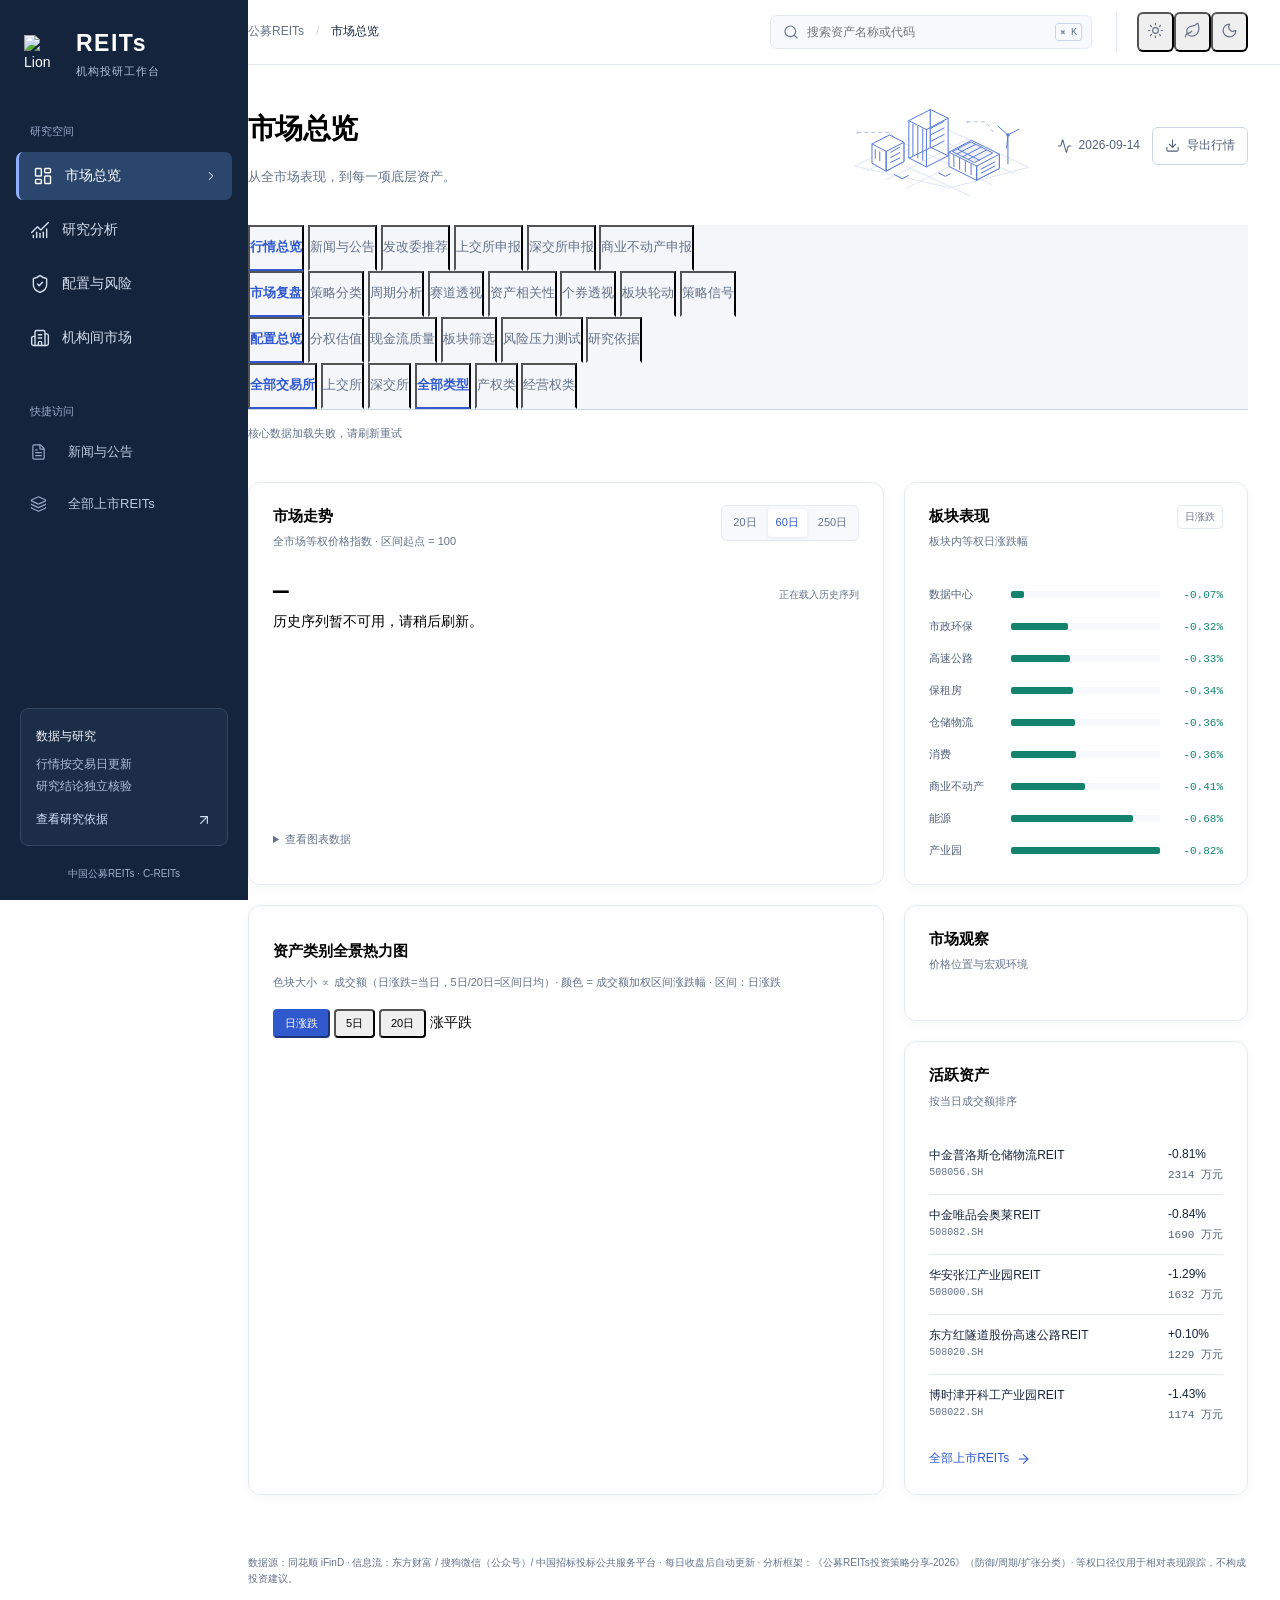
==== commit d9941dcf: "Add architectural sketches and interactive research diagrams" ====
--- a/index.html
+++ b/index.html
@@ -31,7 +31,7 @@
 </script>
 <link rel="stylesheet" href="styles.css">
 <link rel="stylesheet" href="research-layout.css?v=20260914-2">
-<link rel="stylesheet" href="workspace.css?v=20260915-4">
+<link rel="stylesheet" href="workspace.css?v=20260915-visual-2">
 </head>
 <body>
 <a class="skip-link" href="#workspaceMain">跳到主要内容</a>
@@ -58,7 +58,15 @@
   </div>
 </nav>
 <main id="workspaceMain" tabindex="-1">
-  <header class="workspace-heading"><div><h1 id="workspaceTitle">市场总览</h1><p id="workspaceSubtitle">从全市场表现，到每一项底层资产。</p></div><div class="heading-actions"><span class="market-date"><svg class="ui-icon " aria-hidden="true"><use href="icons/workspace/lucide.svg?v=1#activity"></use></svg><span id="workspaceDate">数据加载中</span></span><button class="secondary-button" id="exportMarket"><svg class="ui-icon " aria-hidden="true"><use href="icons/workspace/lucide.svg?v=1#download"></use></svg>导出行情</button></div></header>
+  <header class="workspace-heading"><div><h1 id="workspaceTitle">市场总览</h1><p id="workspaceSubtitle">从全市场表现，到每一项底层资产。</p></div><div class="heading-sketch" aria-hidden="true"><svg class="asset-sketch" viewBox="0 0 460 210" role="presentation" aria-label="产业园、仓储与能源设施的建筑概念线稿">
+<g class="sketch-ground"><path d="M18 154 216 52 442 157 250 207Z"/><path d="m48 165 194-99m-147 121 198-98m-150 119 195-97M77 124l222 103M132 96l220 103M184 70l222 103"/></g>
+<g class="sketch-building"><path class="sketch-face" d="m149 134 0-91 53-27 0 92Z"/><path class="sketch-shade" d="m202 16 43 21v92l-43-21Z"/><path d="m149 43 43 22 53-28m-53 28v91l-43-22m43 22 53-27M159 51v77m12-71v77m12-71v77m19-78 33-17m-33 33 33-17m-33 33 33-17m-33 33 33-17"/>
+<path class="sketch-face" d="m59 146 0-46 43-22 35 18v47l-43 23Z"/><path class="sketch-shade" d="m94 118 43-22v47l-43 23Z"/><path d="m59 100 35 18m0 0v48m-27-52v21m11-15v21m27-21 22-12m-22 25 22-12m-22 24 22-11"/>
+<path class="sketch-face" d="m247 154 0-34 55-29 68 34v35l-55 28Z"/><path class="sketch-shade" d="m315 154 55-29v35l-55 28Z"/><path d="m247 120 68 34m0 0v34m-56-60v27m14-20v27m14-20v26m14-19v26m25-14 33-17m-33 27 33-17"/>
+<path class="sketch-accent" d="m256 118 45-23 53 27-44 23Z"/><path d="m267 124 45-23m-31 30 44-23m-31 30 44-23m-69-2 53 27"/>
+<path d="M391 149V78m0 0-24-21m24 21 27-14m-27 14-3 32"/><circle cx="391" cy="78" r="3"/>
+<path d="m222 171 16 8 12-6m-136 2 19 10 15-8"/></g>
+<g class="sketch-annotation"><path d="M24 72h75l22 17M292 46h45l18 24"/><circle cx="24" cy="72" r="2"/><circle cx="292" cy="46" r="2"/></g></svg></div><div class="heading-actions"><span class="market-date"><svg class="ui-icon " aria-hidden="true"><use href="icons/workspace/lucide.svg?v=1#activity"></use></svg><span id="workspaceDate">数据加载中</span></span><button class="secondary-button" id="exportMarket"><svg class="ui-icon " aria-hidden="true"><use href="icons/workspace/lucide.svg?v=1#download"></use></svg>导出行情</button></div></header>
   <div id="subbar" data-cur="pano">
     <div class="sub" id="panoSub">
       <button data-pg="pano" data-v="heatmap" class="on" aria-current="page">行情总览</button>
@@ -473,7 +481,16 @@
         <p>产权类以可持续分派及资产价值交叉估值；经营权类以剩余期限现金流计算IRR。保租房可优先进入现金流稳定性筛选，园区、物流及消费需核查续租与租金，能源、公路及数据中心需逐项目验证收入机制。</p>
         <p class="research-caveat">当前尚缺统一口径的逐券远期分派、估值净资产和剩余全周期现金流，不能据价格低位直接判定“全面低估”，也不足以形成可执行的板块超配名单。</p>
       </div>
-      <aside class="evidence-status" aria-label="研究与数据状态">
+      <figure class="research-sketch"><svg class="asset-sketch" viewBox="0 0 460 210" role="img" aria-label="产业园、仓储与能源设施的建筑概念线稿">
+<g class="sketch-ground"><path d="M18 154 216 52 442 157 250 207Z"/><path d="m48 165 194-99m-147 121 198-98m-150 119 195-97M77 124l222 103M132 96l220 103M184 70l222 103"/></g>
+<g class="sketch-building"><path class="sketch-face" d="m149 134 0-91 53-27 0 92Z"/><path class="sketch-shade" d="m202 16 43 21v92l-43-21Z"/><path d="m149 43 43 22 53-28m-53 28v91l-43-22m43 22 53-27M159 51v77m12-71v77m12-71v77m19-78 33-17m-33 33 33-17m-33 33 33-17m-33 33 33-17"/>
+<path class="sketch-face" d="m59 146 0-46 43-22 35 18v47l-43 23Z"/><path class="sketch-shade" d="m94 118 43-22v47l-43 23Z"/><path d="m59 100 35 18m0 0v48m-27-52v21m11-15v21m27-21 22-12m-22 25 22-12m-22 24 22-11"/>
+<path class="sketch-face" d="m247 154 0-34 55-29 68 34v35l-55 28Z"/><path class="sketch-shade" d="m315 154 55-29v35l-55 28Z"/><path d="m247 120 68 34m0 0v34m-56-60v27m14-20v27m14-20v26m14-19v26m25-14 33-17m-33 27 33-17"/>
+<path class="sketch-accent" d="m256 118 45-23 53 27-44 23Z"/><path d="m267 124 45-23m-31 30 44-23m-31 30 44-23m-69-2 53 27"/>
+<path d="M391 149V78m0 0-24-21m24 21 27-14m-27 14-3 32"/><circle cx="391" cy="78" r="3"/>
+<path d="m222 171 16 8 12-6m-136 2 19 10 15-8"/></g>
+<g class="sketch-annotation"><path d="M24 72h75l22 17M292 46h45l18 24"/><circle cx="24" cy="72" r="2"/><circle cx="292" cy="46" r="2"/></g></svg><figcaption>从实体资产，到可持续现金流 <span>概念示意</span></figcaption></figure>
+<aside class="evidence-status" aria-label="研究与数据状态">
         <dl>
           <div><dt>研究核查日</dt><dd>2026-09-14</dd></div>
           <div><dt>行情交易日</dt><dd id="allocationMarketDate">待加载</dd></div>
@@ -494,6 +511,11 @@
   <article class="card" id="advRights">
     <h2>估值：两类资产，两套现金流逻辑</h2>
     <p class="note">分派率用于观察当期现金回报，IRR覆盖剩余存续期；两者不可直接排序。上交所2025年报综述也分别列示这两类指标。<a href="#source-2">[2]</a></p>
+<figure class="concept-board rights-concept visual-reveal">
+<figcaption><span class="diagram-kicker">VALUATION MAP</span><h3>同样的分派，不同的价值来源</h3><p>点击资产类型查看研究重点。结构示意，不表示现金流规模或收益预测。</p></figcaption>
+<div class="concept-options" role="group" aria-label="选择资产权利类型"><button class="on" aria-pressed="true" data-right-scene="property">产权类 · 持续经营与资产价值</button><button aria-pressed="false" data-right-scene="concession">经营权类 · 剩余期限与本金回收</button></div>
+<div class="rights-timeline"><div class="timeline-origin"><span>当前买入</span><b>P₀</b></div><div class="timeline-cash"><span>存续期现金分派</span><svg viewBox="0 0 360 86" role="img" aria-label="多期现金分派示意，箭头不代表实际金额"><path class="timeline-axis" d="M8 74H352"/><g class="cash-arrows"><path d="M35 73V24m-6 6 6-6 6 6M90 73V24m-6 6 6-6 6 6M145 73V24m-6 6 6-6 6 6M200 73V24m-6 6 6-6 6 6M255 73V24m-6 6 6-6 6 6M310 73V24m-6 6 6-6 6 6"/></g></svg><small>t₁ → t₂ → … → tₙ</small></div><div class="timeline-terminal"><span id="terminalLabel">期末价值</span><b id="terminalValue">需评估</b></div></div>
+<p class="diagram-explanation" id="rightsExplanation" aria-live="polite">产权类：以可持续分派与资产价值交叉核验，仍须考虑土地剩余年限、资本开支和退出假设。</p></figure>
     <div class="valuation-grid">
       <div><h3>产权类</h3>
         <p>先剔除一次性释放，估计未来12个月每份可持续分派；再用资产层NOI、资本开支及退出价值评估基金权益价值。</p>
@@ -519,12 +541,13 @@
   <article class="card" id="advCash">
     <h2>现金流：从账面利润追到每份分派</h2>
     <p class="note">基础设施基金年度分配比例不低于年度可供分配金额的90%；该要求不等于固定收益承诺，也不等于收入或净利润的90%。<a href="#source-1">[1]</a></p>
-    <div class="cash-bridge" aria-label="现金流核查顺序">
-      <div><b>经营收益</b><p>租金 / 收费收入<br>核查同口径量价与成本</p></div>
-      <div><b>实际回款</b><p>应收账款、预收款<br>区分当期经营与跨期收付</p></div>
-      <div><b>可分配现金</b><p>维护开支、债务服务、预留<br>逐项核对披露调整表</p></div>
-      <div><b>每份分派</b><p>分派金额与对应份额<br>识别扩募、期间及除权影响</p></div>
-    </div>
+<div class="diagram-kicker cash-kicker">FOLLOW THE CASH · 点击节点逐项核查</div>    <div class="cash-bridge visual-reveal" aria-label="现金流核查顺序">
+      <button type="button" data-cash-step="0" aria-pressed="true" class="on"><span class="flow-number">01</span><b>经营收益</b><p>租金 / 收费收入<br>核查同口径量价与成本</p></button>
+      <button type="button" data-cash-step="1" aria-pressed="false"><span class="flow-number">02</span><b>实际回款</b><p>应收账款、预收款<br>区分当期经营与跨期收付</p></button>
+      <button type="button" data-cash-step="2" aria-pressed="false"><span class="flow-number">03</span><b>可分配现金</b><p>维护开支、债务服务、预留<br>逐项核对披露调整表</p></button>
+      <button type="button" data-cash-step="3" aria-pressed="false"><span class="flow-number">04</span><b>每份分派</b><p>分派金额与对应份额<br>识别扩募、期间及除权影响</p></button>
+    </div>
+<p id="cashExplanation" class="diagram-explanation" aria-live="polite">经营收益：先核查收入与经营成本的同口径变化，再判断利润是否有现金支持。</p>
     <p>会计折旧摊销可形成非现金调整，但维护更新支出仍会消耗现金。不得在披露可供分配金额之外再次机械加回折旧；投资人应另行建立“披露金额—一次性项目—可持续水平”的调节表。</p>
     <details class="research-detail" open><summary>披露实例：达成预测不等于当前价格具有吸引力</summary>
       <p>凯德消费REIT在2026年8月31日的中报解读中披露：可供分配金额5,303.75万元，预测完成率103.33%；期末出租率97.27%，租金收缴率98.53%。其年化分派率4.68%采用<b>发行价</b>口径。<a href="https://origin.clcreit.com/news/2026-h1" target="_blank" rel="noopener">运营披露原文 [3]</a></p>
@@ -559,6 +582,7 @@
   <article class="card" id="advRisk">
     <h2>风险监测：把风险映射到现金流、价格和退出</h2>
     <p class="note">先记录基准预测与组合限额，再判断偏离是否需要行动。以下为研究流程，具体阈值由投资授权、持有期限与风险预算确定。</p>
+    <figure class="concept-board risk-concept visual-reveal"><figcaption><span class="diagram-kicker">RISK TRANSMISSION</span><h3>把风险追踪到组合结果</h3><p>选择一个传导环节，查看应跟踪的变量。</p></figcaption><div class="risk-route" role="group" aria-label="风险传导路径"><button class="on" data-risk-step="0" aria-pressed="true"><span>01 / 资产运营</span><b>量 · 价 · 回款</b><small>出租、收费、成本</small></button><span class="route-arrow" aria-hidden="true">→</span><button data-risk-step="1" aria-pressed="false"><span>02 / 估值传导</span><b>现金流 × 折现</b><small>期限、利率、风险溢价</small></button><span class="route-arrow" aria-hidden="true">→</span><button data-risk-step="2" aria-pressed="false"><span>03 / 组合约束</span><b>集中度 · 退出</b><small>风险预算与成交容量</small></button></div><p id="riskExplanation" class="diagram-explanation" aria-live="polite">资产运营：观察量价、收缴与维护支出的变化，识别其对未来可分派现金的影响。</p></figure>
     <div class="table-scroll"><table class="matrix research-table"><thead><tr><th scope="col">风险</th><th scope="col">观测证据 / 频率</th><th scope="col">触发复核的情形</th><th scope="col">应对动作</th></tr></thead><tbody>
       <tr><td>分派下修</td><td>同店NOI、收缴与应收账龄；按季，重大公告即时。</td><td>经营偏离持续且无法由季节性解释，或分派依靠一次性释放维持。</td><td>重估未来每份分派；暂停基于旧预测加仓，价格未补偿损失时降配。</td></tr>
       <tr><td>利率与溢价</td><td>同期限国债、同类资产收益要求；每日 / 每周。</td><td>现金流不变而要求回报率上升，或现金流下修与风险溢价扩大同时发生。</td><td>分别冲击贴现率与现金流，按组合损失预算调整；不使用统一“2%减仓线”。</td></tr>
@@ -641,8 +665,8 @@
 
 <script src="ui-utils.js" defer></script>
 <script src="lib/echarts-custom.min.js" defer></script>
-<script src="workspace.js?v=20260915-4" defer></script>
-<script src="app.js?v=20260915-4" defer></script>
-<script src="allocation-tools.js?v=20260915-4" defer></script>
+<script src="workspace.js?v=20260915-visual-2" defer></script>
+<script src="app.js?v=20260915-visual-2" defer></script>
+<script src="allocation-tools.js?v=20260915-visual-2" defer></script>
 </body>
 </html>
--- a/workspace.css
+++ b/workspace.css
@@ -322,3 +322,66 @@
 .rv-item .nm { min-width:0; flex:1 1 110px; }
 .rv-item .vl { min-width:0; flex:1 1 155px; overflow-wrap:anywhere; }
 .rv-item .ds { flex:1 1 100%; }
+/* 资产线稿和研究路径：原创矢量，无额外图片请求。 */
+.heading-sketch { width:190px; height:86px; margin-left:auto; opacity:.8; }
+.heading-sketch + .heading-actions { margin-left:0; }
+.asset-sketch { width:100%; height:100%; color:var(--accent); overflow:visible; }
+.asset-sketch path,.asset-sketch circle { vector-effect:non-scaling-stroke; stroke:currentColor; stroke-width:1; fill:none; stroke-linejoin:round; stroke-linecap:round; }
+.asset-sketch .sketch-ground { opacity:.18; }
+.asset-sketch .sketch-face { fill:var(--panel); }
+.asset-sketch .sketch-shade { fill:var(--panel2); }
+.asset-sketch .sketch-accent { fill:var(--accent); fill-opacity:.1; }
+.asset-sketch .sketch-annotation { opacity:.45; stroke-dasharray:3 4; }
+.research-sketch { margin:-10px 0 22px; }
+.research-sketch .asset-sketch { display:block; height:162px; }
+.research-sketch figcaption { display:flex; justify-content:space-between; gap:8px; font-size:11px; color:var(--tx2); margin-top:8px; }
+.research-sketch figcaption span { color:var(--tx3); white-space:nowrap; }
+.concept-board { margin:22px 0 28px; padding:24px; border:1px solid var(--line); border-radius:10px; background:var(--panel2); }
+.diagram-kicker { font:10px/1.5 var(--font-data); letter-spacing:1.5px; color:var(--accent); }
+.concept-board h3 { margin:8px 0 4px; font-size:18px; }
+.concept-board figcaption p { margin:0; color:var(--tx2); font-size:12px; }
+.concept-options { display:flex; gap:10px; margin:22px 0; flex-wrap:wrap; }
+.concept-options button { border:1px solid var(--line2); border-radius:6px; padding:11px 14px; background:var(--panel); color:var(--tx2); font-size:12px; min-height:44px; }
+.concept-options button.on { border-color:var(--accent); color:var(--accent); box-shadow:inset 0 0 0 1px var(--accent); }
+.rights-timeline { display:grid; grid-template-columns:100px 1fr 115px; align-items:center; gap:24px; margin:30px 0; }
+.timeline-origin,.timeline-terminal { display:flex; flex-direction:column; gap:10px; text-align:center; padding:20px 8px; border:1px solid var(--line2); border-radius:8px; background:var(--panel); }
+.timeline-origin span,.timeline-terminal span,.timeline-cash>span { font-size:12px; color:var(--tx2); }
+.timeline-origin b,.timeline-terminal b { font-size:20px; color:var(--accent); }
+.timeline-cash { text-align:center; min-width:0; }
+.timeline-cash svg { width:100%; height:86px; display:block; }
+.timeline-cash small { color:var(--tx3); font:11px var(--font-data); }
+.timeline-axis { stroke:var(--line2); fill:none; }
+.cash-arrows { fill:none; stroke:var(--accent); stroke-width:2; stroke-linecap:round; }
+.diagram-explanation { border-left:3px solid var(--accent); padding:12px 16px; background:var(--panel); color:var(--tx2); font-size:13px; line-height:1.8; margin:14px 0 0; min-height:48px; }
+.cash-kicker { margin-top:28px; }
+.cash-bridge { position:relative; gap:16px; margin:16px 0; }
+.cash-bridge > button { position:relative; text-align:left; border:1px solid var(--line); background:var(--panel2); border-radius:8px; padding:20px; color:var(--tx); transition:transform .18s,border-color .18s; min-width:0; }
+.cash-bridge > button.on { border-color:var(--accent); background:var(--panel); }
+.cash-bridge > button:hover { transform:translateY(-3px); border-color:var(--accent); }
+.cash-bridge > button b { display:block; margin-top:20px; font-size:15px; }
+.cash-bridge > button p { font-size:12px; color:var(--tx2); margin-bottom:0; }
+.cash-bridge > button:not(:last-child)::after { content:'→'; position:absolute; right:-14px; top:40%; color:var(--accent); z-index:1; }
+.flow-number { font:24px var(--font-data); color:var(--accent); opacity:.75; }
+.risk-route { display:grid; grid-template-columns:1fr 24px 1fr 24px 1fr; gap:12px; align-items:center; margin:24px 0; }
+.risk-route button { background:var(--panel); border:1px solid var(--line2); padding:20px 16px; border-radius:8px; display:flex; flex-direction:column; gap:12px; color:var(--tx); text-align:left; min-height:132px; }
+.risk-route button.on { border-color:var(--accent); box-shadow:inset 0 0 0 1px var(--accent); }
+.risk-route button span,.risk-route button small { font-size:12px; color:var(--tx2); }
+.risk-route button b { font-size:17px; }
+.route-arrow { text-align:center; font-size:22px; color:var(--accent); }
+@keyframes sketch-arrive { from { opacity:0; transform:translateY(7px); } to { opacity:1; transform:translateY(0); } }
+@keyframes flow-draw { from { stroke-dashoffset:420; } to { stroke-dashoffset:0; } }
+.visual-reveal.is-revealed { animation:sketch-arrive .45s ease-out both; }
+.research-sketch.is-revealed .sketch-building { animation:sketch-arrive .7s ease-out both; }
+.visual-reveal.is-revealed .cash-arrows { stroke-dasharray:420; animation:flow-draw .9s ease-out both; }
+@media(max-width:1100px) { .heading-sketch { width:125px; } .rights-timeline { gap:12px; grid-template-columns:85px 1fr 95px; } }
+@media(max-width:767px) { .heading-sketch { display:none; } .research-sketch .asset-sketch { height:150px; } .concept-board { padding:18px; } .rights-timeline { grid-template-columns:1fr 1fr; } .timeline-cash { grid-column:1/-1; grid-row:2; } .concept-options button { width:100%; text-align:left; } .cash-bridge > button:not(:last-child)::after { content:'↓'; right:24px; top:auto; bottom:-19px; } .cash-bridge { gap:22px; } .risk-route { grid-template-columns:1fr; gap:8px; } .risk-route button { min-height:110px; } .route-arrow { transform:rotate(90deg); } }
+@media(prefers-reduced-motion:reduce) { .visual-reveal.is-revealed,.research-sketch.is-revealed .sketch-building,.visual-reveal.is-revealed .cash-arrows { animation:none; } .cash-bridge > button:hover { transform:none; } }
+/* 总览线稿与正文并列，研究状态独立成横向信息带。 */
+.allocation-overview { align-items:center; gap:22px 36px; }
+.allocation-overview > .research-sketch { margin:0; }
+.allocation-overview > .research-sketch .asset-sketch { height:210px; }
+.allocation-overview > .evidence-status { grid-column:1/-1; border-left:0; border-top:1px solid var(--line); padding:18px 0 0; display:grid; grid-template-columns:1.3fr 1fr; gap:10px 30px; }
+.allocation-overview > .evidence-status dl { grid-column:1/-1; display:grid; grid-template-columns:repeat(4,1fr); gap:16px; margin:0; }
+.allocation-overview > .evidence-status p { margin:0; font-size:11px; }
+@media(max-width:1023px) { .allocation-overview > .research-sketch .asset-sketch { height:160px; } }
+@media(max-width:767px) { .allocation-overview > .evidence-status { grid-template-columns:1fr; } .allocation-overview > .evidence-status dl { grid-template-columns:1fr 1fr; } }
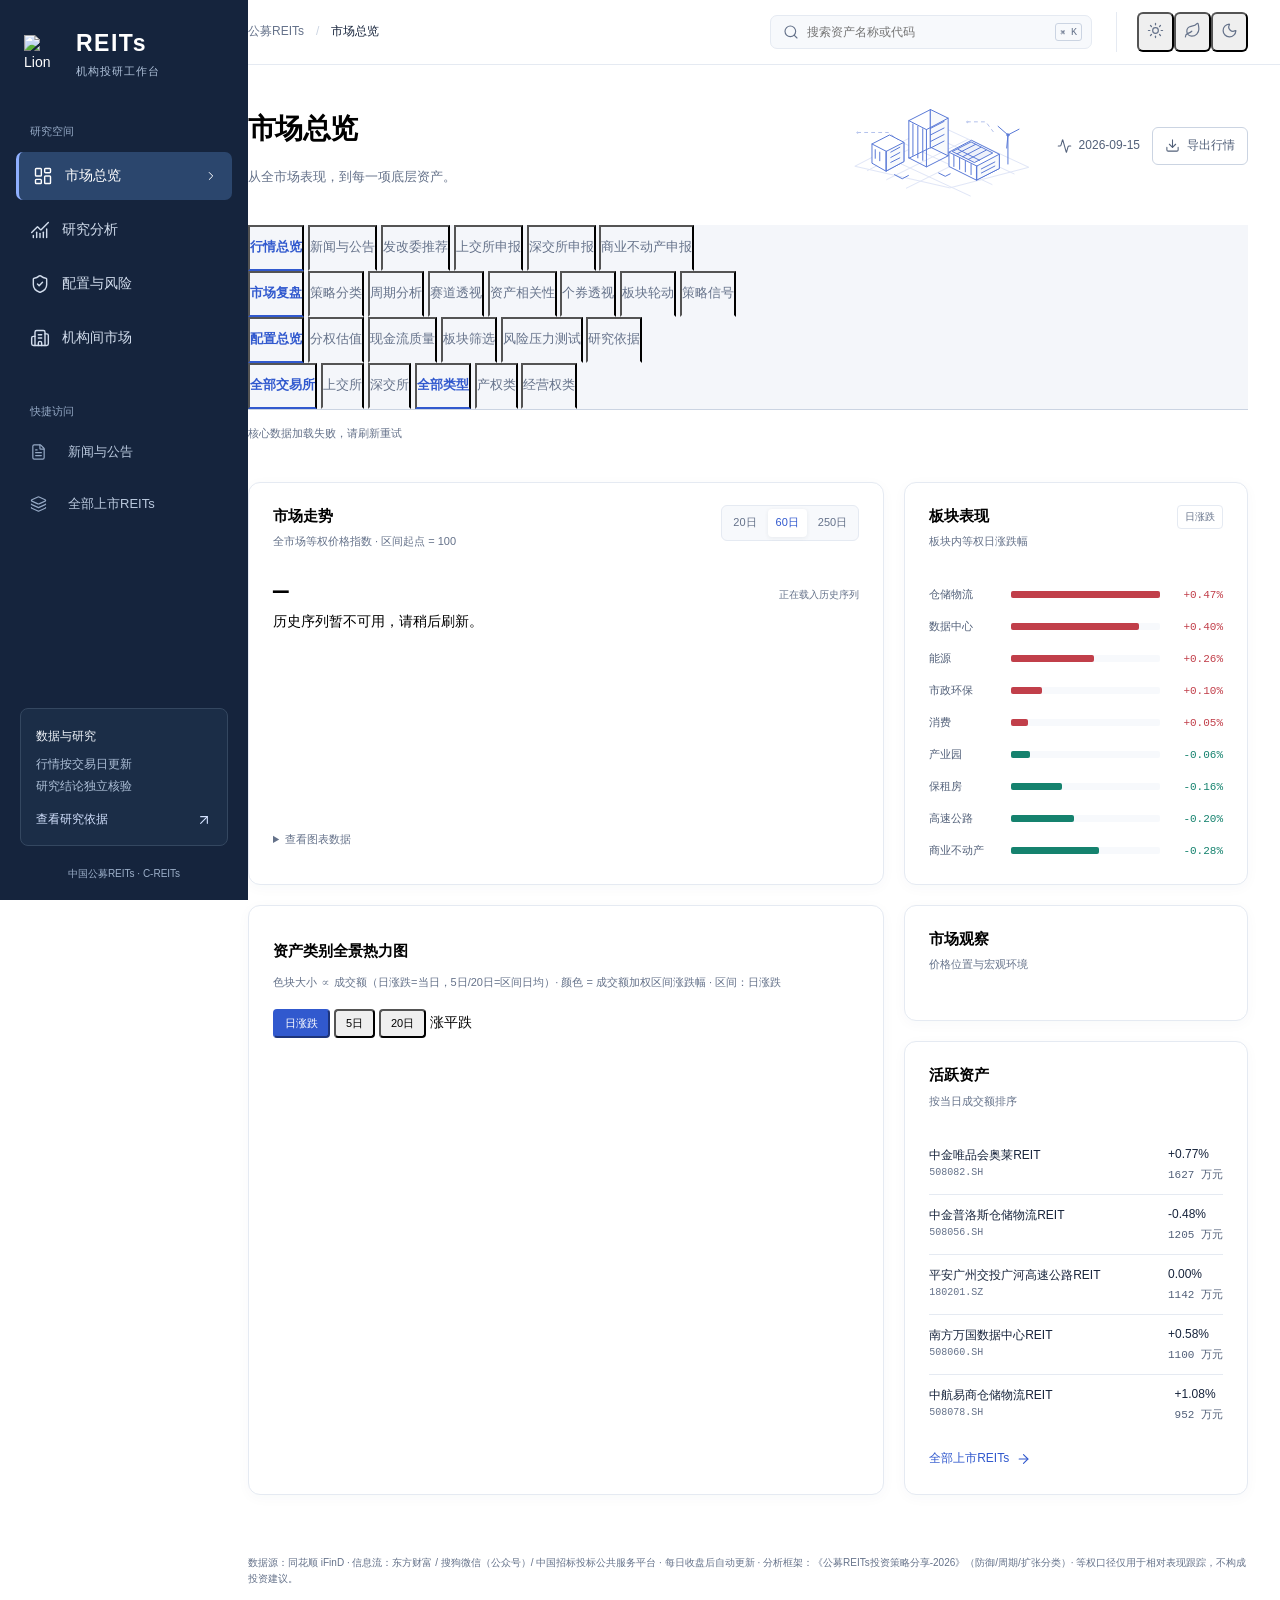
==== commit 77bdc442: "Fix daily tender collection with official HTTPS fallback and source health" ====
--- a/index.html
+++ b/index.html
@@ -31,7 +31,7 @@
 </script>
 <link rel="stylesheet" href="styles.css">
 <link rel="stylesheet" href="research-layout.css?v=20260914-2">
-<link rel="stylesheet" href="workspace.css?v=20260915-visual-2">
+<link rel="stylesheet" href="workspace.css?v=20260915-tender-1">
 </head>
 <body>
 <a class="skip-link" href="#workspaceMain">跳到主要内容</a>
@@ -135,6 +135,7 @@
   <div class="card" id="newsCard">
     <h2>近期重点事件信息流</h2>
     <p class="note">政策监管 · 机构间REITs · 招投标 · 拟上市与申报 · 上市项目公告 · 扩募动态 · 市场观点 · 来源：东方财富新闻检索 / 微信公众号（搜狗微信）/ 中国招标投标公共服务平台，每日更新 · 近 30 日</p>
+    <div id="tenderStatus" class="tender-status" role="status">招投标来源状态加载中…</div>
     <div class="filters" id="newsFilter"></div>
     <div id="newsFeed" style="max-height:520px;overflow:auto"></div>
   </div>
@@ -665,8 +666,9 @@
 
 <script src="ui-utils.js" defer></script>
 <script src="lib/echarts-custom.min.js" defer></script>
-<script src="workspace.js?v=20260915-visual-2" defer></script>
-<script src="app.js?v=20260915-visual-2" defer></script>
-<script src="allocation-tools.js?v=20260915-visual-2" defer></script>
+<script src="workspace.js?v=20260915-tender-1" defer></script>
+<script src="tender-feed.js?v=20260915-1" defer></script>
+<script src="app.js?v=20260915-tender-1" defer></script>
+<script src="allocation-tools.js?v=20260915-tender-1" defer></script>
 </body>
 </html>
--- a/workspace.css
+++ b/workspace.css
@@ -385,3 +385,9 @@
 .allocation-overview > .evidence-status p { margin:0; font-size:11px; }
 @media(max-width:1023px) { .allocation-overview > .research-sketch .asset-sketch { height:160px; } }
 @media(max-width:767px) { .allocation-overview > .evidence-status { grid-template-columns:1fr; } .allocation-overview > .evidence-status dl { grid-template-columns:1fr 1fr; } }
+
+.tender-status { margin:16px 0; padding:12px 16px; border-left:3px solid var(--accent); background:var(--panel2); font-size:12px; color:var(--tx2); overflow-wrap:anywhere; }
+.tender-status p { margin:4px 0; }
+.tender-status summary { cursor:pointer; padding:8px 0; }
+.tender-status details p { font-size:12px; }
+.tender-warning { color:var(--up); }
